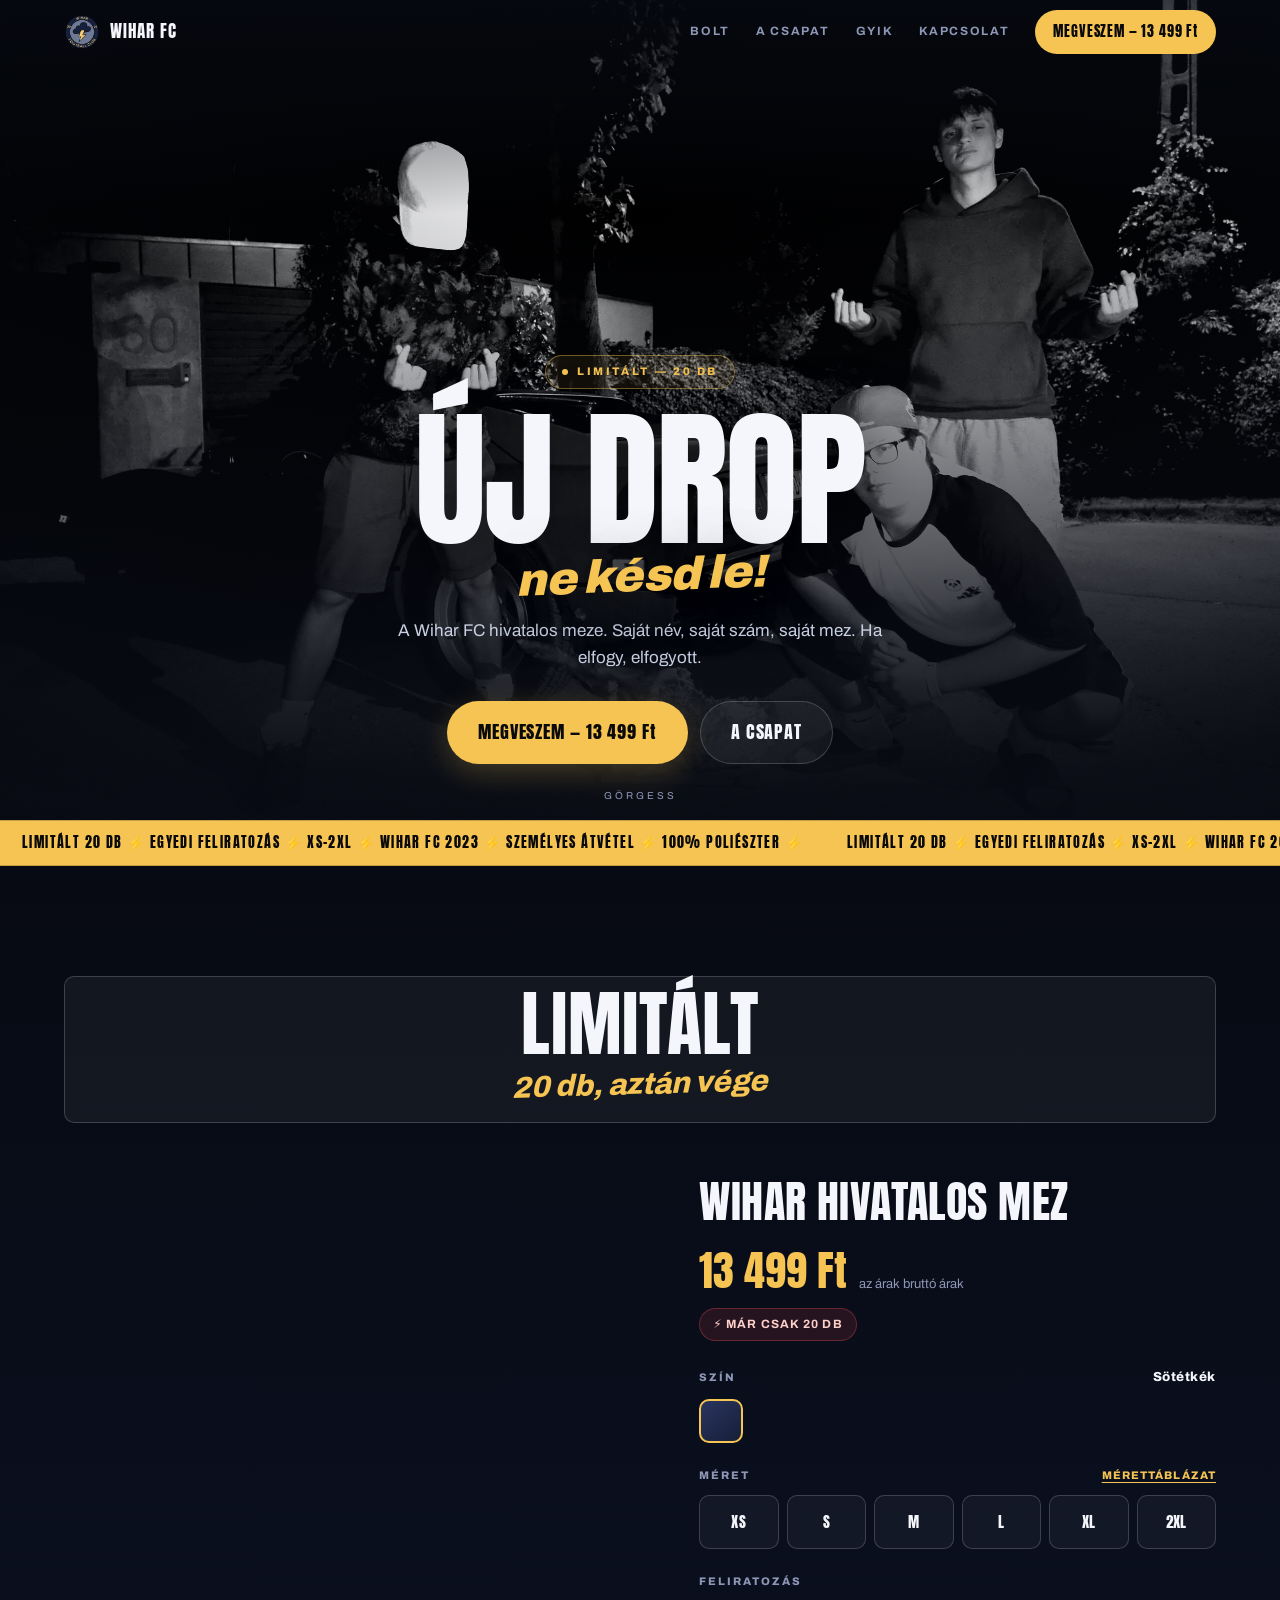
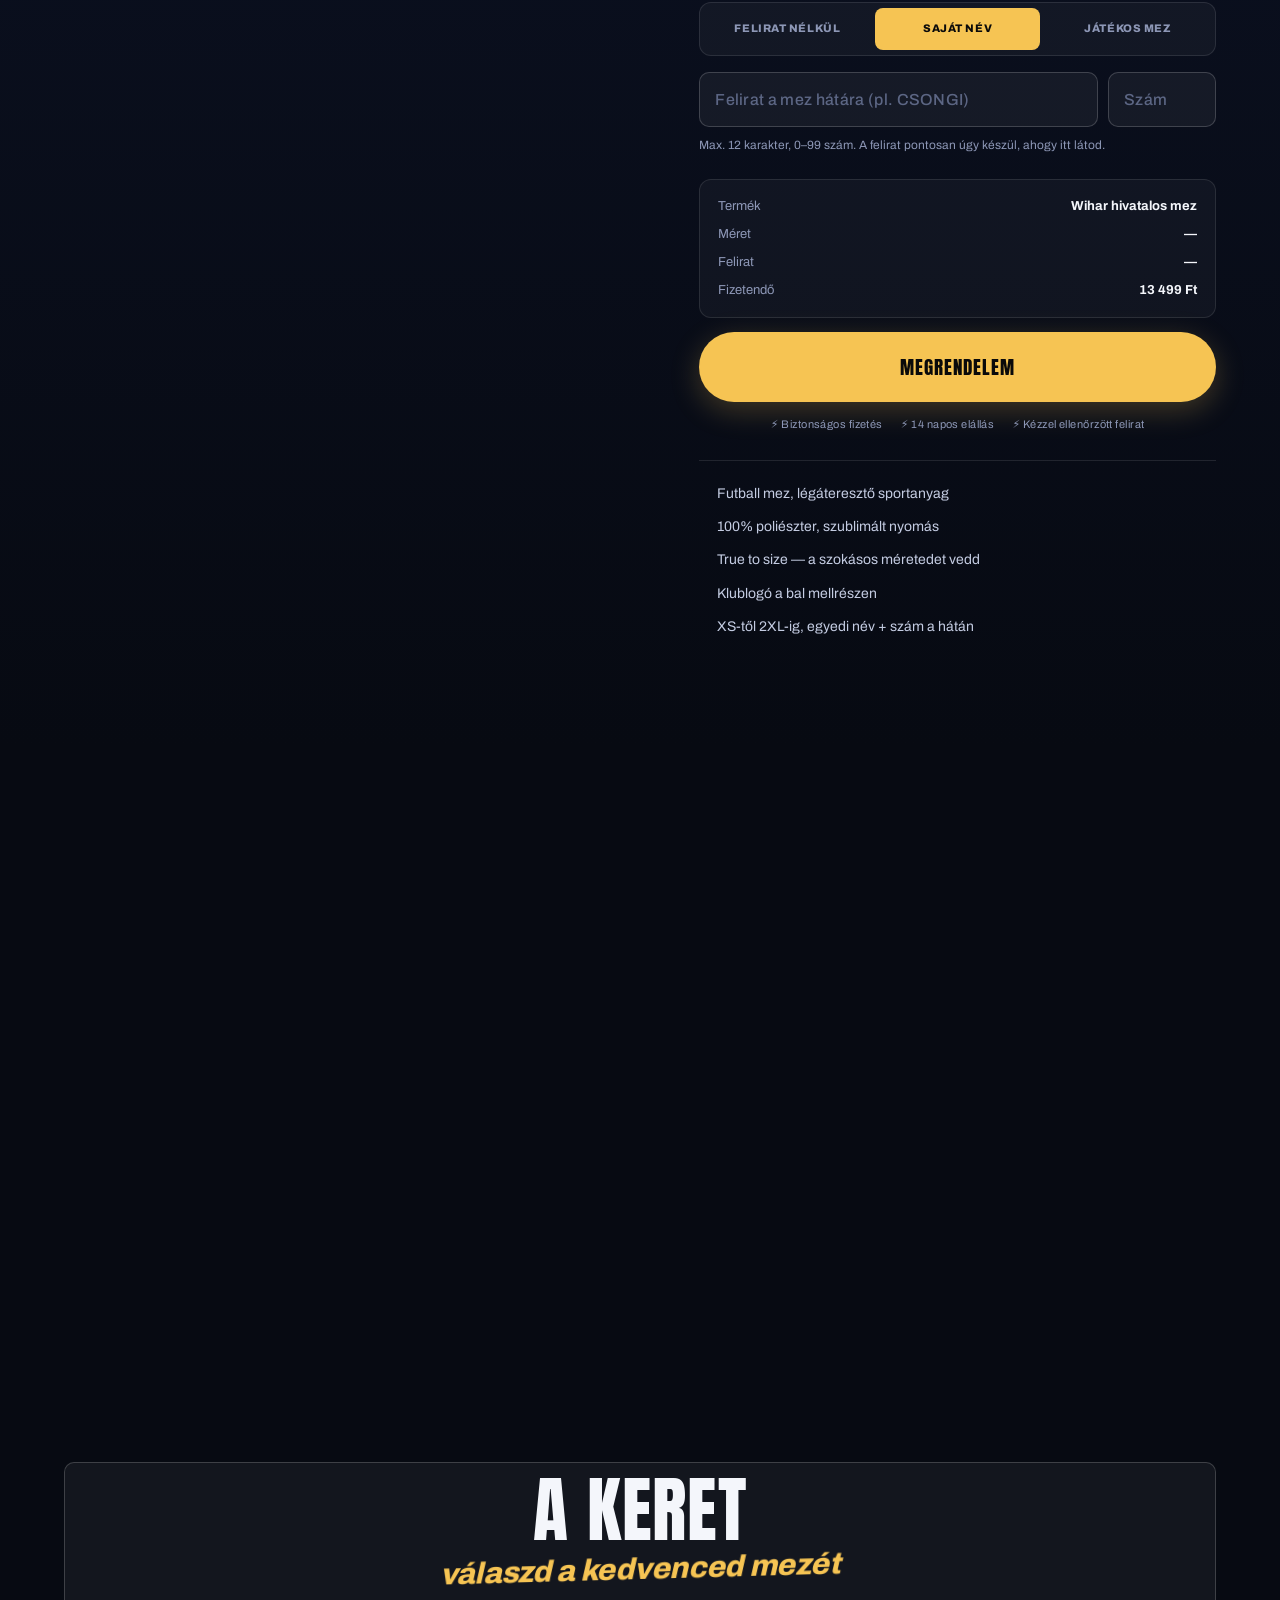
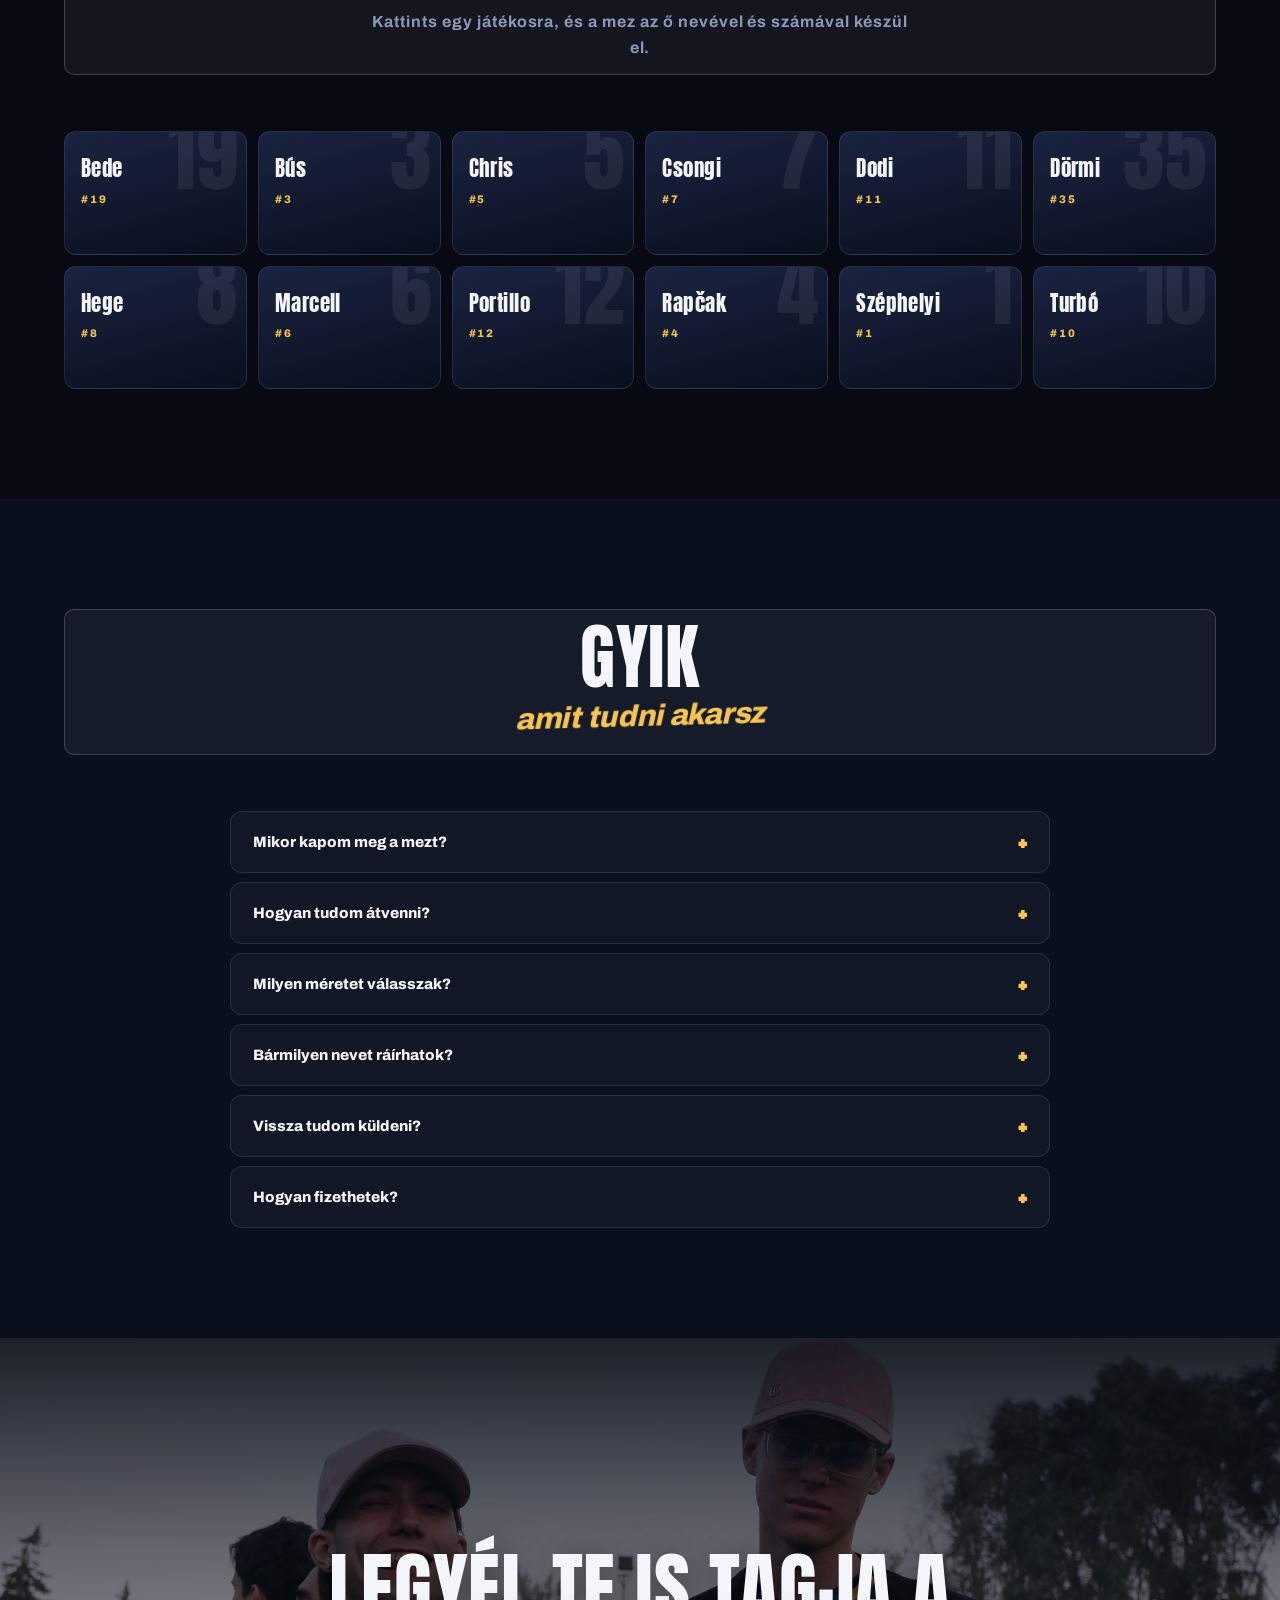
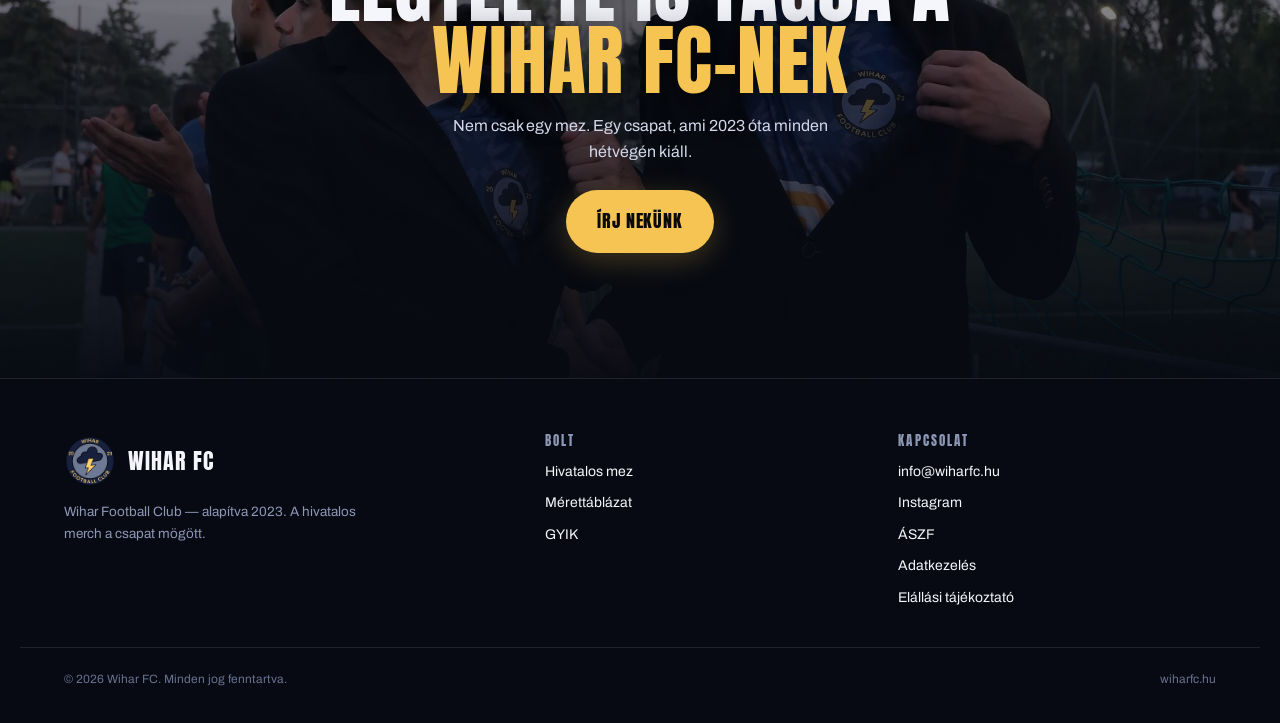
==== index.html @ a0f2ef2e "Wihar FC merch store — static site" ====
<!DOCTYPE html>
<html lang="hu">
<head>
<meta charset="utf-8">
<meta name="viewport" content="width=device-width,initial-scale=1,viewport-fit=cover">
<title>Wihar FC — Hivatalos mez | wiharfc.hu</title>
<meta name="description" content="A Wihar FC hivatalos, limitált szériás futballmeze. Egyedi névvel és számmal, XS–2XL méretben. Csak 20 darab.">
<meta name="theme-color" content="#070A12">
<link rel="canonical" href="https://wiharfc.hu/">
<link rel="icon" href="assets/favicon.png" type="image/png">
<link rel="apple-touch-icon" href="assets/icon-192.png">
<link rel="manifest" href="site.webmanifest">
<meta property="og:type" content="website">
<meta property="og:site_name" content="Wihar FC">
<meta property="og:locale" content="hu_HU">
<meta property="og:url" content="https://wiharfc.hu/">
<meta property="og:title" content="Wihar FC — Hivatalos mez">
<meta property="og:description" content="Limitált szériás Wihar FC mez, egyedi névvel és számmal. Csak 20 darab.">
<meta property="og:image" content="https://wiharfc.hu/assets/photo-1.jpg">
<meta name="twitter:card" content="summary_large_image">
<link rel="preload" href="assets/fonts/anton-latin-ext.woff2" as="font" type="font/woff2" crossorigin>
<link rel="preload" href="assets/fonts/archivo-latin-ext.woff2" as="font" type="font/woff2" crossorigin>
<link rel="stylesheet" href="css/style.css">
</head>
<body>
<a class="skip" href="#bolt">Ugrás a boltra</a>

<!-- ======================= HEADER ======================= -->
<header class="hdr" id="hdr">
  <div class="wrap hdr-in">
    <a class="brand" href="#top" aria-label="Wihar FC kezdőlap">
      <img src="assets/logo.png" alt="" width="36" height="36">
      <span>WIHAR&nbsp;FC</span>
    </a>
    <button class="burger" id="burger" aria-label="Menü" aria-expanded="false" aria-controls="nav"><span></span></button>
    <nav class="nav" id="nav">
      <a href="#bolt">Bolt</a>
      <a href="#csapat">A csapat</a>
      <a href="#gyik">GYIK</a>
      <a href="#kapcsolat">Kapcsolat</a>
      <button class="hdr-cta" data-scroll="#bolt">MEGVESZEM</button>
    </nav>
  </div>
</header>

<!-- ======================= HERO ======================= -->
<section class="hero" id="top">
  <div class="hero-bg">
    <picture>
      <source media="(max-width:700px)" type="image/webp" srcset="assets/hero-sm.webp">
      <source media="(max-width:700px)" srcset="assets/hero-sm.jpg">
      <source type="image/webp" srcset="assets/hero.webp">
      <img src="assets/hero.jpg" alt="Wihar FC csapattagok" fetchpriority="high" width="2000" height="1234">
    </picture>
  </div>
  <div class="wrap hero-in">
    <span class="eyebrow"><span class="dot"></span> Limitált — 20 db</span>
    <h1>ÚJ DROP<em>ne késd le!</em></h1>
    <p>A Wihar FC hivatalos meze. Saját név, saját szám, saját mez. Ha elfogy, elfogyott.</p>
    <div class="hero-btns">
      <button class="btn btn-primary" data-scroll="#bolt">MEGVESZEM — 13 499 FT</button>
      <a class="btn btn-ghost" href="#csapat">A CSAPAT</a>
    </div>
  </div>
  <span class="scroll-hint" aria-hidden="true">GÖRGESS</span>
</section>

<!-- ======================= TICKER ======================= -->
<div class="ticker" aria-hidden="true">
  <div class="ticker-track">
    <span>LIMITÁLT 20 DB ⚡ EGYEDI FELIRATOZÁS ⚡ XS–2XL ⚡ WIHAR FC 2023 ⚡ SZEMÉLYES ÁTVÉTEL ⚡ 100% POLIÉSZTER ⚡</span>
    <span>LIMITÁLT 20 DB ⚡ EGYEDI FELIRATOZÁS ⚡ XS–2XL ⚡ WIHAR FC 2023 ⚡ SZEMÉLYES ÁTVÉTEL ⚡ 100% POLIÉSZTER ⚡</span>
  </div>
</div>

<!-- ======================= PRODUCT ======================= -->
<main>
<section class="sec" id="bolt">
  <div class="wrap">
    <div class="sec-head rv">
      <h2>LIMITÁLT</h2>
      <span class="script">20 db, aztán vége</span>
    </div>

    <div class="product">
      <!-- ---------- gallery ---------- -->
      <div class="gallery">
        <div class="stage">
          <span class="stage-badge" id="stageBadge">MEZ ELEJE</span>

          <div class="slide on" data-slide="0">
            <picture>
              <source srcset="assets/jersey-front.webp" type="image/webp">
              <img src="assets/jersey-front.png" alt="Wihar FC mez eleje" width="1100" height="1231">
            </picture>
          </div>

          <div class="slide" data-slide="1">
            <div class="shirt">
              <picture>
                <source srcset="assets/jersey-back.webp" type="image/webp">
                <img src="assets/jersey-back.png" alt="Wihar FC mez hátulja" width="1100" height="1213" loading="lazy">
              </picture>
              <!-- live feliratozás előnézet -->
              <svg class="print" viewBox="0 0 1100 1213" preserveAspectRatio="xMidYMid meet" aria-hidden="true">
                <text class="pname" id="pvName" x="550" y="315" text-anchor="middle" font-size="137"></text>
                <text class="pnum"  id="pvNum"  x="550" y="703" text-anchor="middle" font-size="462"></text>
              </svg>
            </div>
          </div>

          <div class="slide" data-slide="2">
            <picture><source type="image/webp" srcset="assets/photo-1.webp"><img src="assets/photo-1.jpg" alt="A Wihar FC mez valós fotón" width="610" height="1050" loading="lazy"></picture>
          </div>
          <div class="slide" data-slide="3">
            <picture><source type="image/webp" srcset="assets/photo-2.webp"><img src="assets/photo-2.jpg" alt="A Wihar FC mez teljes, fektetett fotón" width="900" height="1302" loading="lazy"></picture>
          </div>
        </div>

        <div class="thumbs" role="tablist" aria-label="Termékképek">
          <button class="thumb on" role="tab" aria-selected="true" data-go="0"><img src="assets/jersey-front.webp" alt="Mez eleje"><span class="thumb-cap">ELEJE</span></button>
          <button class="thumb" role="tab" aria-selected="false" data-go="1"><img src="assets/jersey-back.webp" alt="Mez hátulja"><span class="thumb-cap">HÁTULJA</span></button>
          <button class="thumb" role="tab" aria-selected="false" data-go="2"><img src="assets/photo-1.jpg" alt="Valós fotó" loading="lazy"><span class="thumb-cap">FOTÓ</span></button>
          <button class="thumb" role="tab" aria-selected="false" data-go="3"><img src="assets/photo-2.jpg" alt="Valós fotó 2" loading="lazy"><span class="thumb-cap">FOTÓ 2</span></button>
        </div>
      </div>

      <!-- ---------- buy panel ---------- -->
      <div class="buy">
        <h2>WIHAR HIVATALOS MEZ</h2>
        <div class="price"><b id="priceTag">13 499 Ft</b><small>az árak bruttó árak</small></div>
        <span class="stock" id="stockTag">⚡ Már csak 20 db</span>

        <div class="field">
          <div class="lbl">Szín <b>Sötétkék</b></div>
          <div class="swatch"><span class="sw" title="Sötétkék" aria-label="Sötétkék"></span></div>
        </div>

        <div class="field">
          <div class="lbl">Méret <button class="lnk" id="openChart" type="button">Mérettáblázat</button></div>
          <div class="sizes" id="sizes" role="group" aria-label="Méret választás"></div>
          <p class="err" id="sizeErr">Válassz méretet a rendeléshez.</p>
        </div>

        <div class="field">
          <div class="lbl">Feliratozás</div>
          <div class="tabs" role="tablist" aria-label="Feliratozás típusa">
            <button class="tab" role="tab" aria-selected="false" data-mode="none">Felirat nélkül</button>
            <button class="tab" role="tab" aria-selected="true"  data-mode="custom">Saját név</button>
            <button class="tab" role="tab" aria-selected="false" data-mode="player">Játékos mez</button>
          </div>

          <div class="mini" aria-hidden="true">
            <span class="tag">Élő előnézet</span>
            <img src="assets/jersey-back.webp" alt="" width="1100" height="1213" loading="lazy">
            <svg viewBox="0 0 1100 1213" preserveAspectRatio="xMidYMid meet">
              <text class="pname" id="mvName" x="550" y="315" text-anchor="middle" font-size="137"></text>
              <text class="pnum"  id="mvNum"  x="550" y="703" text-anchor="middle" font-size="462"></text>
            </svg>
          </div>

          <div id="paneCustom">
            <div class="inputs">
              <input class="in" id="inName" type="text" maxlength="12" placeholder="Felirat a mez hátára (pl. CSONGI)" aria-label="Név a mez hátára" autocomplete="off">
              <input class="in" id="inNum" type="text" inputmode="numeric" maxlength="2" placeholder="Szám" aria-label="Szám a mez hátára" autocomplete="off">
            </div>
            <p class="hint">Max. 12 karakter, 0–99 szám. A felirat pontosan úgy készül, ahogy itt látod.</p>
          </div>

          <div id="panePlayer" hidden>
            <select class="in" id="selPlayer" aria-label="Válassz egy játékost">
              <option value="">Válassz egy játékost…</option>
            </select>
            <p class="hint">A keret hivatalos neve és száma kerül a mezre.</p>
          </div>
        </div>

        <div class="summary">
          <dl>
            <dt>Termék</dt><dd>Wihar hivatalos mez</dd>
            <dt>Méret</dt><dd id="sumSize">—</dd>
            <dt>Felirat</dt><dd id="sumPrint">—</dd>
            <dt>Fizetendő</dt><dd id="sumPrice">13 499 Ft</dd>
          </dl>
        </div>

        <button class="btn btn-primary" id="buyBtn" type="button">MEGRENDELEM</button>
        <div class="assure">
          <span>⚡ Biztonságos fizetés</span><span>⚡ 14 napos elállás</span><span>⚡ Kézzel ellenőrzött felirat</span>
        </div>

        <ul class="specs">
          <li>Futball mez, légáteresztő sportanyag</li>
          <li>100% poliészter, szublimált nyomás</li>
          <li>True to size — a szokásos méretedet vedd</li>
          <li>Klublogó a bal mellrészen</li>
          <li>XS-től 2XL-ig, egyedi név + szám a hátán</li>
        </ul>
      </div>
    </div>
  </div>
</section>

<!-- ======================= PERSONALISE BAND ======================= -->
<section class="band">
  <video autoplay muted loop playsinline poster="assets/bolt-poster.jpg" aria-hidden="true">
    <source src="assets/bolt.mp4" type="video/mp4">
  </video>
  <div class="wrap band-grid">
    <div class="rv">
      <h2>EGYEDI NEVET ÉS SZÁMOT SZERETNÉL?<span class="script">szerkeszd meg a sajátod</span></h2>
      <p>Írd be a neved és a számod — rögtön látod a mez hátulján, mielőtt megrendeled. Nincs meglepetés, nincs félreértés.</p>
      <button class="btn btn-primary" data-scroll="#bolt" data-focus="inName">MEGSZERKESZTEM</button>
    </div>
    <figure class="rv"><picture><source type="image/webp" srcset="assets/portrait.webp"><img src="assets/portrait.jpg" alt="Wihar FC szurkoló" width="1500" height="1000" loading="lazy"></picture></figure>
  </div>
</section>

<!-- ======================= SQUAD ======================= -->
<section class="sec" id="csapat">
  <div class="wrap">
    <div class="sec-head rv">
      <h2>A KERET</h2>
      <span class="script">válaszd a kedvenced mezét</span>
      <p>Kattints egy játékosra, és a mez az ő nevével és számával készül el.</p>
    </div>
    <div class="squad" id="squad"></div>
  </div>
</section>

<!-- ======================= FAQ ======================= -->
<section class="sec" id="gyik" style="background:var(--navy-900)">
  <div class="wrap">
    <div class="sec-head rv"><h2>GYIK</h2><span class="script">amit tudni akarsz</span></div>
    <div class="faq">
      <details><summary>Mikor kapom meg a mezt?</summary><div class="body">A mezek gyártása a rendelés lezárása után indul. A gyártás és az átvétel várható ideje a rendeléstől számított 3–4 hét. Az átvétel részleteiről e-mailben egyeztetünk.</div></details>
      <details><summary>Hogyan tudom átvenni?</summary><div class="body">Személyes átvétel a csapattól, vagy postázás — a rendelés után e-mailben egyeztetjük. Az átvétel pontos módját a visszaigazoló levélben küldjük.</div></details>
      <details><summary>Milyen méretet válasszak?</summary><div class="body">A mez true to size, tehát a szokásos méretedet vedd. Ha bizonytalan vagy, nyisd meg a <button class="lnk" data-openchart type="button">mérettáblázatot</button> — mérd le egy jól álló pólód, és hasonlítsd össze.</div></details>
      <details><summary>Bármilyen nevet ráírhatok?</summary><div class="body">Max. 12 karakter és 0–99 közötti szám. Minden feliratot kézzel ellenőrzünk gyártás előtt. Sértő vagy jogsértő feliratot nem gyártunk le — ilyenkor felvesszük veled a kapcsolatot, és visszatérítjük az összeget.</div></details>
      <details><summary>Vissza tudom küldeni?</summary><div class="body">Felirat nélküli mezre 14 napos elállási jog vonatkozik. Az egyedi névvel és számmal készült mez egyedi gyártású termék, ezért arra az elállási jog jogszabály szerint nem terjed ki — gyártási hiba esetén természetesen cseréljük.</div></details>
      <details><summary>Hogyan fizethetek?</summary><div class="body">Bankkártyával, biztonságos fizetési oldalon. A kártyaadataidat mi nem látjuk és nem tároljuk.</div></details>
    </div>
  </div>
</section>
</main>

<!-- ======================= JOIN ======================= -->
<section class="join">
  <picture>
    <source media="(max-width:700px)" type="image/webp" srcset="assets/team-sm.webp">
    <source media="(max-width:700px)" srcset="assets/team-sm.jpg">
    <source type="image/webp" srcset="assets/team.webp">
    <img src="assets/team.jpg" alt="Wihar FC csapat" width="1800" height="1200" loading="lazy">
  </picture>
  <div class="wrap">
    <h2>LEGYÉL TE IS TAGJA A<br><span>WIHAR&nbsp;FC-NEK</span></h2>
    <p>Nem csak egy mez. Egy csapat, ami 2023 óta minden hétvégén kiáll.</p>
    <a class="btn btn-primary" href="#kapcsolat">ÍRJ NEKÜNK</a>
  </div>
</section>

<!-- ======================= FOOTER ======================= -->
<footer class="ftr" id="kapcsolat">
  <div class="wrap ftr-grid">
    <div>
      <div class="ftr-brand"><img src="assets/logo.png" alt="" width="52" height="52"><b>WIHAR FC</b></div>
      <p>Wihar Football Club — alapítva 2023. A hivatalos merch a csapat mögött.</p>
    </div>
    <div>
      <h4>BOLT</h4>
      <ul>
        <li><a href="#bolt">Hivatalos mez</a></li>
        <li><a href="#" data-openchart>Mérettáblázat</a></li>
        <li><a href="#gyik">GYIK</a></li>
      </ul>
    </div>
    <div>
      <h4>KAPCSOLAT</h4>
      <ul>
        <li><a href="mailto:info@wiharfc.hu" data-email>info@wiharfc.hu</a></li>
        <li><a href="https://instagram.com/wiharfc" rel="noopener" target="_blank" data-insta>Instagram</a></li>
        <li><a href="aszf.html">ÁSZF</a></li>
        <li><a href="adatkezeles.html">Adatkezelés</a></li>
        <li><a href="elallas.html">Elállási tájékoztató</a></li>
      </ul>
    </div>
  </div>
  <div class="wrap ftr-bot">
    <span>© <span id="yr">2026</span> Wihar FC. Minden jog fenntartva.</span>
    <span>wiharfc.hu</span>
  </div>
</footer>

<!-- ======================= SIZE CHART MODAL ======================= -->
<div class="modal" id="chart" role="dialog" aria-modal="true" aria-labelledby="chartTitle">
  <div class="modal-bg" data-close></div>
  <div class="modal-box">
    <button class="modal-close" data-close aria-label="Bezárás">✕</button>
    <h3 id="chartTitle">MÉRETTÁBLÁZAT</h3>
    <p style="color:var(--slate);font-size:14px;margin:0">Foci mez — a méretek centiméterben, fektetve mérve. Tolerancia +/− 1 cm.</p>
    <table>
      <thead><tr><th>Méret</th><th>A</th><th>B</th><th>C</th></tr></thead>
      <tbody>
        <tr><td>XS</td><td>71</td><td>45,5</td><td>30</td></tr>
        <tr><td>S</td><td>75</td><td>49,5</td><td>31</td></tr>
        <tr><td>M</td><td>77</td><td>52,5</td><td>33</td></tr>
        <tr><td>L</td><td>79</td><td>55,5</td><td>35</td></tr>
        <tr><td>XL</td><td>81</td><td>58,5</td><td>37</td></tr>
        <tr><td>2XL</td><td>83</td><td>62,5</td><td>39</td></tr>
      </tbody>
    </table>
    <figure><img src="assets/meret.jpg" alt="Foci mez mérettáblázat: A, B és C mérőpontok" width="1100" height="1554" loading="lazy"></figure>
    <p style="color:var(--slate);font-size:13px">Tipp: mérj le egy pólót, ami jól áll rajtad, és azt hasonlítsd a táblázathoz. A mez true to size.</p>
  </div>
</div>

<!-- ======================= STICKY BUY BAR ======================= -->
<div class="stickybar" id="sticky">
  <div class="m"><b>13 499 Ft</b><span id="stickyMeta">Válassz méretet</span></div>
  <button class="btn btn-primary" data-buy type="button">MEGRENDELEM</button>
</div>

<div class="toast" id="toast" role="status" aria-live="polite"></div>

<script type="application/ld+json">
{
  "@context":"https://schema.org",
  "@type":"Product",
  "name":"Wihar FC hivatalos mez",
  "image":["https://wiharfc.hu/assets/photo-1.jpg","https://wiharfc.hu/assets/jersey-front.png"],
  "description":"A Wihar FC hivatalos, limitált szériás futballmeze. Egyedi névvel és számmal, XS–2XL méretben.",
  "brand":{"@type":"Brand","name":"Wihar FC"},
  "offers":{
    "@type":"Offer",
    "url":"https://wiharfc.hu/#bolt",
    "priceCurrency":"HUF",
    "price":"13499",
    "availability":"https://schema.org/LimitedAvailability"
  }
}
</script>
<script src="js/app.js"></script>
</body>
</html>
---- css/style.css ----
/* ============================================================
   WIHAR FC — wiharfc.hu
   ============================================================ */

/* ---------- fonts (self-hosted, no Google CDN → GDPR safe) ---------- */
@font-face{font-family:'Anton';src:url('../assets/fonts/anton-latin-ext.woff2') format('woff2');font-weight:400;font-style:normal;font-display:swap;unicode-range:U+0100-02BA,U+02BD-02C5,U+02C7-02CC,U+02CE-02D7,U+02DD-02FF,U+0304,U+0308,U+0329,U+1D00-1DBF,U+1E00-1E9F,U+1EF2-1EFF,U+2020,U+20A0-20AB,U+20AD-20C0,U+2113,U+2C60-2C7F,U+A720-A7FF;}
@font-face{font-family:'Anton';src:url('../assets/fonts/anton-latin.woff2') format('woff2');font-weight:400;font-style:normal;font-display:swap;unicode-range:U+0000-00FF,U+0131,U+0152-0153,U+02BB-02BC,U+02C6,U+02DA,U+02DC,U+0304,U+0308,U+0329,U+2000-206F,U+20AC,U+2122,U+2191,U+2193,U+2212,U+2215,U+FEFF,U+FFFD;}
@font-face{font-family:'Archivo';src:url('../assets/fonts/archivo-latin-ext.woff2') format('woff2');font-weight:100 900;font-style:normal;font-display:swap;unicode-range:U+0100-02BA,U+02BD-02C5,U+02C7-02CC,U+02CE-02D7,U+02DD-02FF,U+0304,U+0308,U+0329,U+1D00-1DBF,U+1E00-1E9F,U+1EF2-1EFF,U+2020,U+20A0-20AB,U+20AD-20C0,U+2113,U+2C60-2C7F,U+A720-A7FF;}
@font-face{font-family:'Archivo';src:url('../assets/fonts/archivo-latin.woff2') format('woff2');font-weight:100 900;font-style:normal;font-display:swap;unicode-range:U+0000-00FF,U+0131,U+0152-0153,U+02BB-02BC,U+02C6,U+02DA,U+02DC,U+0304,U+0308,U+0329,U+2000-206F,U+20AC,U+2122,U+2191,U+2193,U+2212,U+2215,U+FEFF,U+FFFD;}

/* ---------- tokens ---------- */
:root{
  --ink:#070A12;
  --navy-900:#0A0F1E;
  --navy-800:#101728;
  --navy-700:#1A2340;
  --navy-600:#243059;
  --line:rgba(255,255,255,.10);
  --line-2:rgba(255,255,255,.18);
  --gold:#F6C453;
  --gold-2:#FFDA82;
  --slate:#8D97B6;
  --white:#F4F6FB;
  --danger:#E5484D;
  --ok:#3DD68C;
  --r:14px;
  --maxw:1240px;
  --pad:clamp(18px,4vw,44px);
  --display:'Anton',Impact,'Haettenschweiler','Arial Narrow Bold',sans-serif;
  --body:'Archivo',system-ui,-apple-system,'Segoe UI',Roboto,Helvetica,Arial,sans-serif;
}

*,*::before,*::after{box-sizing:border-box}
html{scroll-behavior:smooth;-webkit-text-size-adjust:100%}
@media (prefers-reduced-motion:reduce){
  html{scroll-behavior:auto}
  *,*::before,*::after{animation-duration:.001ms!important;animation-iteration-count:1!important;transition-duration:.001ms!important}
}
body{
  margin:0;background:var(--ink);color:var(--white);
  font-family:var(--body);font-size:16px;line-height:1.6;
  -webkit-font-smoothing:antialiased;overflow-x:hidden;
}
img,video,svg{max-width:100%;display:block}
a{color:inherit;text-decoration:none}
button,input,select,textarea{font:inherit;color:inherit}
:focus-visible{outline:3px solid var(--gold);outline-offset:3px;border-radius:4px}
section[id],footer[id]{scroll-margin-top:78px}
.wrap{width:100%;max-width:var(--maxw);margin-inline:auto;padding-inline:var(--pad)}
.sr{position:absolute;width:1px;height:1px;padding:0;margin:-1px;overflow:hidden;clip:rect(0 0 0 0);white-space:nowrap;border:0}
.skip{position:absolute;left:-9999px;top:0;z-index:200;background:var(--gold);color:#000;padding:12px 18px;font-weight:800}
.skip:focus{left:12px;top:12px}

h1,h2,h3,h4{font-family:var(--display);font-weight:400;text-transform:uppercase;letter-spacing:.01em;line-height:.92;margin:0}
.script{font-family:var(--body);font-style:italic;font-weight:800;text-transform:none;letter-spacing:-.01em}

/* ---------- header ---------- */
.hdr{position:fixed;inset:0 0 auto 0;z-index:90;transition:background .3s,border-color .3s,backdrop-filter .3s;border-bottom:1px solid transparent}
.hdr.solid{background:rgba(7,10,18,.88);backdrop-filter:blur(14px);border-bottom-color:var(--line)}
.hdr-in{display:flex;align-items:center;gap:16px;height:64px}
.brand{display:flex;align-items:center;gap:10px;font-family:var(--display);font-size:17px;letter-spacing:.06em}
.brand img{width:36px;height:36px}
.nav{display:flex;gap:26px;margin-left:auto;align-items:center}
.nav a{font-size:12px;font-weight:700;letter-spacing:.14em;text-transform:uppercase;color:var(--slate);transition:color .18s}
.nav a:hover{color:var(--white)}
.hdr-cta{font-family:var(--display);font-size:14px;letter-spacing:.06em;background:var(--gold);color:#0A0A0A;padding:11px 18px;border-radius:999px;border:0;cursor:pointer;transition:transform .15s,box-shadow .15s}
.hdr-cta:hover{transform:translateY(-1px);box-shadow:0 8px 24px rgba(246,196,83,.32)}
.burger{display:none;margin-left:auto;background:none;border:1px solid var(--line-2);border-radius:10px;width:42px;height:42px;cursor:pointer;align-items:center;justify-content:center}
.burger span{display:block;width:18px;height:2px;background:var(--white);position:relative}
.burger span::before,.burger span::after{content:'';position:absolute;left:0;width:18px;height:2px;background:var(--white)}
.burger span::before{top:-6px}.burger span::after{top:6px}
@media(max-width:880px){
  .nav{position:fixed;inset:64px 0 auto 0;flex-direction:column;gap:0;background:rgba(7,10,18,.98);backdrop-filter:blur(14px);border-bottom:1px solid var(--line);padding:8px 0 18px;display:none}
  .nav.open{display:flex}
  .nav a{width:100%;padding:15px var(--pad);font-size:14px;border-bottom:1px solid var(--line)}
  .nav .hdr-cta{margin:14px var(--pad) 0;width:calc(100% - var(--pad)*2);padding:14px;font-size:16px}
  .burger{display:flex}
}

/* ---------- hero ---------- */
.hero{position:relative;min-height:min(94svh,820px);display:grid;place-items:end center;isolation:isolate;padding:120px 0 56px;overflow:hidden}
.hero-bg{position:absolute;inset:0;z-index:-2}
.hero-bg img{width:100%;height:100%;object-fit:cover;object-position:50% 42%;filter:grayscale(1) contrast(1.06) brightness(1.5)}
.hero::after{content:'';position:absolute;inset:0;z-index:-1;background:
  radial-gradient(120% 78% at 50% 26%,rgba(7,10,18,0),rgba(7,10,18,.42) 58%,rgba(7,10,18,.88) 92%),
  linear-gradient(180deg,rgba(7,10,18,.72) 0%,rgba(7,10,18,.05) 26%,rgba(7,10,18,.18) 48%,rgba(7,10,18,.92) 100%)}
.hero-in{text-align:center;max-width:900px}
.eyebrow{display:inline-flex;align-items:center;gap:9px;font-size:11px;font-weight:800;letter-spacing:.24em;text-transform:uppercase;color:var(--gold);border:1px solid rgba(246,196,83,.42);border-radius:999px;padding:7px 16px;margin-bottom:22px;background:rgba(246,196,83,.07)}
.dot{width:6px;height:6px;border-radius:50%;background:var(--gold);animation:pulse 2s infinite}
@keyframes pulse{0%,100%{opacity:1;transform:scale(1)}50%{opacity:.35;transform:scale(.75)}}
.hero h1{font-size:clamp(50px,12.5vw,150px);letter-spacing:-.015em;text-shadow:0 10px 60px rgba(0,0,0,.6)}
.hero h1 em{display:block;font-family:var(--body);font-style:italic;font-weight:900;font-size:clamp(20px,4.6vw,46px);letter-spacing:-.02em;text-transform:none;color:var(--gold);transform:rotate(-2.2deg);margin-top:6px}
.hero p{color:#C9D0E3;max-width:520px;margin:20px auto 30px;font-size:clamp(15px,1.7vw,17px)}
.hero-btns{display:flex;gap:12px;justify-content:center;flex-wrap:wrap}
.btn{display:inline-flex;align-items:center;justify-content:center;gap:10px;font-family:var(--display);font-size:clamp(15px,1.9vw,18px);letter-spacing:.05em;padding:16px 30px;border-radius:999px;border:1px solid transparent;cursor:pointer;transition:transform .15s,box-shadow .15s,background .18s,color .18s;text-align:center}
.btn-primary{background:var(--gold);color:#0A0A0A;box-shadow:0 8px 30px rgba(246,196,83,.24)}
.btn-primary:hover{transform:translateY(-2px);box-shadow:0 14px 40px rgba(246,196,83,.4)}
.btn-primary:disabled{opacity:.45;cursor:not-allowed;transform:none;box-shadow:none}
.btn-ghost{background:rgba(255,255,255,.05);border-color:var(--line-2);color:var(--white)}
.btn-ghost:hover{background:rgba(255,255,255,.12);transform:translateY(-2px)}
.scroll-hint{position:absolute;bottom:16px;left:50%;transform:translateX(-50%);font-size:10px;letter-spacing:.3em;color:var(--slate);text-transform:uppercase;animation:bob 2.4s ease-in-out infinite}
@keyframes bob{0%,100%{transform:translate(-50%,0)}50%{transform:translate(-50%,7px)}}

/* ---------- ticker ---------- */
.ticker{background:var(--gold);color:#0A0A0A;overflow:hidden;border-block:1px solid rgba(0,0,0,.2)}
.ticker-track{display:flex;width:max-content;animation:slide 34s linear infinite}
.ticker:hover .ticker-track{animation-play-state:paused}
.ticker span{font-family:var(--display);font-size:14px;letter-spacing:.1em;padding:11px 22px;white-space:nowrap;display:flex;align-items:center;gap:22px}
@keyframes slide{from{transform:translateX(0)}to{transform:translateX(-50%)}}

/* ---------- section head ---------- */
.sec{padding:clamp(56px,9vw,110px) 0}
.sec-head{text-align:center;margin-bottom:clamp(30px,5vw,56px)}
.sec-head h2{font-size:clamp(34px,6.4vw,72px)}
.sec-head .script{display:block;color:var(--gold);font-size:clamp(18px,3vw,30px);margin-top:2px;transform:rotate(-1.6deg)}
.sec-head p{color:var(--slate);max-width:560px;margin:16px auto 0;text-transform:none;font-family:var(--body)}

/* ---------- product ---------- */
#bolt{background:linear-gradient(180deg,var(--ink),var(--navy-900) 45%,var(--ink))}
.product{display:grid;grid-template-columns:minmax(0,1.05fr) minmax(0,.95fr);gap:clamp(28px,5vw,64px);align-items:start}
@media(max-width:940px){.product{grid-template-columns:1fr}}

.gallery{position:sticky;top:84px}
@media(max-width:940px){
  .gallery{position:static}
  .stage{aspect-ratio:1/1.02}
  body{padding-bottom:96px}
}
.stage{position:relative;background:
   radial-gradient(80% 60% at 50% 32%,rgba(36,48,89,.55),transparent 70%),
   linear-gradient(180deg,var(--navy-800),var(--navy-900));
  border:1px solid var(--line);border-radius:var(--r);overflow:hidden;aspect-ratio:1/1.12;display:grid;place-items:center}
.stage-badge{position:absolute;top:14px;left:14px;z-index:3;font-family:var(--display);font-size:11px;letter-spacing:.14em;background:var(--gold);color:#0A0A0A;padding:6px 12px;border-radius:999px}
.slide{position:absolute;inset:0;display:grid;place-items:center;opacity:0;visibility:hidden;transition:opacity .3s ease;padding:5%}
.slide.on{opacity:1;visibility:visible}
.slide picture{display:contents}
.slide img{max-width:100%;max-height:100%;width:auto;height:auto;object-fit:contain;filter:drop-shadow(0 26px 44px rgba(0,0,0,.55))}
.shirt{position:relative;width:100%;height:100%;display:grid;place-items:center}
.shirt img{max-width:100%;max-height:100%;width:auto;height:auto}
.print{position:absolute;inset:0;width:100%;height:100%;pointer-events:none}
.print text{font-family:var(--body);font-weight:900;fill:#F7F9FF;letter-spacing:.02em}
.print .pname{filter:drop-shadow(0 2px 3px rgba(0,0,0,.45))}
.print .pnum{filter:drop-shadow(0 5px 7px rgba(0,0,0,.45))}
.thumbs{display:grid;grid-template-columns:repeat(4,1fr);gap:10px;margin-top:12px}
.thumb{position:relative;background:var(--navy-800);border:1px solid var(--line);border-radius:10px;overflow:hidden;aspect-ratio:1;cursor:pointer;padding:0;transition:border-color .18s,transform .18s}
.thumb img{width:100%;height:100%;object-fit:contain;padding:8%}
.thumb.on{border-color:var(--gold)}
.thumb:hover{transform:translateY(-2px);border-color:var(--line-2)}
.thumb-cap{position:absolute;inset:auto 0 0 0;font-size:9px;letter-spacing:.1em;text-transform:uppercase;background:rgba(7,10,18,.82);padding:4px 2px;text-align:center;color:var(--slate)}
.thumb.on .thumb-cap{color:var(--gold)}

/* ---------- buy panel ---------- */
.buy h2{font-size:clamp(28px,4.4vw,44px);line-height:1}
.price{display:flex;align-items:baseline;gap:12px;margin:14px 0 4px}
.price b{font-family:var(--display);font-size:clamp(30px,4.6vw,42px);color:var(--gold);font-weight:400}
.price small{color:var(--slate);font-size:13px}
.stock{display:inline-flex;align-items:center;gap:8px;font-size:12px;font-weight:700;letter-spacing:.1em;text-transform:uppercase;color:#FFCFC9;background:rgba(229,72,77,.13);border:1px solid rgba(229,72,77,.35);padding:6px 13px;border-radius:999px;margin-bottom:26px}
.field{margin-bottom:24px}
.lbl{display:flex;align-items:center;justify-content:space-between;gap:12px;font-size:11px;font-weight:800;letter-spacing:.18em;text-transform:uppercase;color:var(--slate);margin-bottom:11px}
.lbl b{color:var(--white);font-weight:800;letter-spacing:.04em;text-transform:none;font-size:13px}
.lnk{background:none;border:0;padding:0;cursor:pointer;color:var(--gold);font-size:11px;font-weight:800;letter-spacing:.1em;text-transform:uppercase;text-decoration:underline;text-underline-offset:3px}
.swatch{display:flex;gap:10px;align-items:center}
.sw{width:44px;height:44px;border-radius:10px;border:2px solid var(--gold);background:linear-gradient(140deg,#2A3560,#161E38);cursor:default}
.sizes{display:grid;grid-template-columns:repeat(6,1fr);gap:8px}
@media(max-width:420px){.sizes{grid-template-columns:repeat(3,1fr)}}
.size{font-family:var(--display);font-size:15px;letter-spacing:.03em;padding:14px 4px;background:rgba(255,255,255,.04);border:1px solid var(--line-2);border-radius:10px;cursor:pointer;transition:.16s}
.size:hover{border-color:var(--gold);background:rgba(246,196,83,.1)}
.size[aria-pressed="true"]{background:var(--gold);color:#0A0A0A;border-color:var(--gold)}
.tabs{display:grid;grid-template-columns:repeat(3,1fr);gap:6px;background:rgba(255,255,255,.04);border:1px solid var(--line);border-radius:12px;padding:5px;margin-bottom:16px}
.tab{font-size:clamp(9.5px,2.7vw,11px);font-weight:800;letter-spacing:.05em;text-transform:uppercase;padding:12px 3px;background:none;border:0;border-radius:8px;cursor:pointer;color:var(--slate);transition:.16s;white-space:nowrap}
.tab[aria-selected="true"]{background:var(--gold);color:#0A0A0A}
.inputs{display:grid;grid-template-columns:1fr 108px;gap:10px}
@media(max-width:400px){.inputs{grid-template-columns:1fr}}
.in{width:100%;background:rgba(255,255,255,.05);border:1px solid var(--line-2);border-radius:10px;padding:14px 15px;font-weight:700;letter-spacing:.06em;text-transform:uppercase}
.in::placeholder{color:#5C6684;font-weight:500;letter-spacing:.02em;text-transform:none}
.in:focus{border-color:var(--gold);background:rgba(246,196,83,.06)}
.in:disabled{opacity:.4;cursor:not-allowed}
select.in{text-transform:none;letter-spacing:0;appearance:none;background-image:url("data:image/svg+xml;charset=utf8,%3Csvg xmlns='http://www.w3.org/2000/svg' viewBox='0 0 24 24' fill='none' stroke='%238D97B6' stroke-width='2.5'%3E%3Cpath d='M6 9l6 6 6-6'/%3E%3C/svg%3E");background-repeat:no-repeat;background-position:right 13px center;background-size:18px;padding-right:42px}
.hint{font-size:12px;color:var(--slate);margin-top:9px}
.err{font-size:12px;color:#FF9C9C;margin-top:9px;display:none}
.err.on{display:block}

.summary{background:rgba(255,255,255,.035);border:1px solid var(--line);border-radius:12px;padding:16px 18px;margin-bottom:14px}
.summary dl{display:grid;grid-template-columns:auto 1fr;gap:7px 14px;margin:0;font-size:13px}
.summary dt{color:var(--slate)}
.summary dd{margin:0;text-align:right;font-weight:700}
.buy .btn-primary{width:100%;padding:19px;font-size:19px}
.assure{display:flex;flex-wrap:wrap;gap:6px 18px;justify-content:center;margin-top:14px;font-size:11px;color:var(--slate);letter-spacing:.04em}
.assure span{display:inline-flex;align-items:center;gap:6px}
.specs{list-style:none;padding:0;margin:26px 0 0;border-top:1px solid var(--line);padding-top:22px;display:grid;gap:11px}
.specs li{display:flex;gap:11px;font-size:14px;color:#C4CCE2}
.specs li::before{content:'';flex:0 0 auto;width:7px;height:7px;margin-top:8px;background:var(--gold);transform:rotate(45deg)}

/* inline mini preview — a vásárló mobilon is látja a feliratot gépelés közben */
.mini{display:none;position:relative;width:min(232px,62%);aspect-ratio:1100/1213;margin:0 auto 16px;
  border:1px solid var(--line);border-radius:12px;overflow:hidden;
  background:radial-gradient(72% 58% at 50% 32%,rgba(36,48,89,.55),transparent 72%),linear-gradient(180deg,var(--navy-800),var(--navy-900))}
.mini img{width:100%;height:100%;object-fit:contain}
.mini svg{position:absolute;inset:0;width:100%;height:100%;pointer-events:none}
.mini text{font-family:var(--body);font-weight:900;fill:#F7F9FF;letter-spacing:.02em}
.mini .tag{position:absolute;bottom:7px;left:50%;transform:translateX(-50%);z-index:2;font-size:8.5px;letter-spacing:.12em;text-transform:uppercase;color:var(--gold);background:rgba(7,10,18,.78);border-radius:99px;padding:3px 9px}
@media(max-width:940px){.mini{display:block}}

/* ---------- personalise band ---------- */
.band{position:relative;isolation:isolate;overflow:hidden;padding:clamp(64px,10vw,120px) 0;border-block:1px solid var(--line)}
.band video,.band>img.bg{position:absolute;inset:0;width:100%;height:100%;object-fit:cover;z-index:-2;opacity:.5}
.band::after{content:'';position:absolute;inset:0;z-index:-1;background:linear-gradient(100deg,rgba(10,15,30,.94) 0%,rgba(10,15,30,.72) 55%,rgba(10,15,30,.9) 100%)}
.band-grid{display:grid;grid-template-columns:1.15fr .85fr;gap:clamp(26px,5vw,60px);align-items:center}
@media(max-width:820px){.band-grid{grid-template-columns:1fr}.band-grid figure{order:-1}}
.band h2{font-size:clamp(32px,5.6vw,62px)}
.band .script{display:block;color:var(--gold);font-size:clamp(17px,2.7vw,26px);margin-top:8px;transform:rotate(-1.4deg)}
.band p{color:#C9D0E3;margin:20px 0 26px;max-width:460px}
.band figure{margin:0;border-radius:var(--r);overflow:hidden;border:1px solid var(--line-2);aspect-ratio:4/3}
.band figure img{width:100%;height:100%;object-fit:cover}

/* ---------- squad ---------- */
.squad{display:grid;grid-template-columns:repeat(auto-fill,minmax(158px,1fr));gap:11px}
.pcard{position:relative;background:linear-gradient(165deg,var(--navy-700),var(--navy-900));border:1px solid var(--line);border-radius:12px;padding:20px 16px 17px;text-align:left;cursor:pointer;overflow:hidden;transition:.2s;color:inherit;font:inherit}
.pcard:hover{transform:translateY(-3px);border-color:var(--gold)}
.pcard .n{position:absolute;right:8px;top:-20px;font-family:var(--display);font-size:84px;line-height:1;color:rgba(255,255,255,.07);transition:.2s}
.pcard:hover .n{color:rgba(246,196,83,.2)}
.pcard .nm{display:block;position:relative;font-family:var(--display);font-size:21px;letter-spacing:.02em;padding-right:34px}
.pcard .no{display:block;position:relative;font-size:11px;font-weight:800;letter-spacing:.16em;color:var(--gold);margin-top:5px}
.pcard .go{display:block;position:relative;font-size:10px;letter-spacing:.12em;text-transform:uppercase;color:var(--slate);margin-top:12px;opacity:0;transition:.2s}
.pcard:hover .go{opacity:1}

/* ---------- faq ---------- */
.faq{max-width:820px;margin-inline:auto;display:grid;gap:9px}
details{background:rgba(255,255,255,.035);border:1px solid var(--line);border-radius:12px;overflow:hidden}
details[open]{border-color:var(--line-2)}
summary{cursor:pointer;padding:18px 22px;font-weight:800;font-size:15px;list-style:none;display:flex;justify-content:space-between;gap:16px;align-items:center}
summary::-webkit-details-marker{display:none}
summary::after{content:'+';font-family:var(--display);font-size:24px;color:var(--gold);line-height:1;flex:0 0 auto}
details[open] summary::after{content:'–'}
details .body{padding:0 22px 20px;color:#B9C2DA;font-size:14.5px}

/* ---------- footer ---------- */
.join{position:relative;isolation:isolate;min-height:min(76svh,640px);display:grid;place-items:center;text-align:center;padding:80px 0;overflow:hidden}
.join img{position:absolute;inset:0;width:100%;height:100%;object-fit:cover;object-position:50% 34%;z-index:-2}
.join::after{content:'';position:absolute;inset:0;z-index:-1;background:linear-gradient(180deg,rgba(7,10,18,.9),rgba(7,10,18,.5) 42%,rgba(7,10,18,.97))}
.join h2{font-size:clamp(32px,6.6vw,78px);text-shadow:0 8px 40px rgba(0,0,0,.6)}
.join h2 span{color:var(--gold)}
.join p{color:#D2D8E9;margin:16px auto 26px;max-width:440px}
.ftr{border-top:1px solid var(--line);background:var(--ink);padding:56px 0 34px}
.ftr-grid{display:grid;grid-template-columns:1.4fr 1fr 1fr;gap:36px}
@media(max-width:760px){.ftr-grid{grid-template-columns:1fr;gap:28px}}
.ftr h4{font-size:13px;letter-spacing:.16em;color:var(--slate);margin-bottom:14px}
.ftr ul{list-style:none;padding:0;margin:0;display:grid;gap:9px;font-size:14px}
.ftr a:hover{color:var(--gold)}
.ftr-brand{display:flex;align-items:center;gap:12px;margin-bottom:14px}
.ftr-brand img{width:52px;height:52px}
.ftr-brand b{font-family:var(--display);font-size:22px;letter-spacing:.05em;font-weight:400}
.ftr p{color:var(--slate);font-size:13.5px;max-width:330px}
.ftr-bot{border-top:1px solid var(--line);margin-top:38px;padding-top:22px;display:flex;justify-content:space-between;gap:16px;flex-wrap:wrap;font-size:12px;color:#67718F}

/* ---------- modal ---------- */
.modal{position:fixed;inset:0;z-index:120;display:none;place-items:center;padding:16px}
.modal.on{display:grid}
.modal-bg{position:absolute;inset:0;background:rgba(4,6,12,.82);backdrop-filter:blur(6px)}
.modal-box{position:relative;background:var(--navy-900);border:1px solid var(--line-2);border-radius:var(--r);width:min(660px,100%);max-height:88svh;overflow:auto;padding:26px}
.modal-box h3{font-size:26px;margin-bottom:6px}
.modal-close{position:absolute;top:12px;right:12px;width:38px;height:38px;border-radius:50%;background:rgba(255,255,255,.08);border:1px solid var(--line-2);cursor:pointer;font-size:19px;line-height:1}
table{width:100%;border-collapse:collapse;margin:18px 0;font-size:14px}
th,td{padding:11px 8px;text-align:center;border-bottom:1px solid var(--line)}
th{font-family:var(--display);font-size:13px;letter-spacing:.06em;color:var(--gold);font-weight:400}
tbody tr:hover{background:rgba(255,255,255,.04)}
.modal-box figure{margin:0 0 16px;border-radius:10px;overflow:hidden;background:#fff}

/* ---------- sticky mobile buy bar ---------- */
.stickybar{position:fixed;inset:auto 0 0 0;z-index:80;background:rgba(7,10,18,.94);backdrop-filter:blur(14px);border-top:1px solid var(--line);padding:11px var(--pad) calc(11px + env(safe-area-inset-bottom));display:flex;gap:12px;align-items:center;transform:translateY(120%);transition:transform .3s}
.stickybar.on{transform:none}
.stickybar .m{flex:1;min-width:0}
.stickybar .m b{display:block;font-family:var(--display);font-size:17px;color:var(--gold);font-weight:400;line-height:1.1}
.stickybar .m span{font-size:11px;color:var(--slate);display:block;white-space:nowrap;overflow:hidden;text-overflow:ellipsis}
.stickybar .btn{padding:14px 22px;font-size:15px}
@media(min-width:941px){.stickybar{display:none}}

/* ---------- toast ---------- */
.toast{position:fixed;left:50%;bottom:26px;opacity:0;visibility:hidden;transform:translate(-50%,220%);z-index:130;background:var(--gold);color:#0A0A0A;font-weight:800;font-size:14px;padding:14px 22px;border-radius:999px;box-shadow:0 12px 40px rgba(0,0,0,.5);transition:transform .3s,opacity .25s,visibility .3s;max-width:calc(100% - 32px);text-align:center}
.toast.on{opacity:1;visibility:visible;transform:translate(-50%,0)}

/* ---------- reveal ---------- */
.rv{opacity:0;transform:translateY(24px);transition:opacity .6s ease,transform .6s ease}
.rv.in{opacity:1;transform:none}

/* ---------- legal pages ---------- */
.doc{max-width:820px;padding-block:120px 80px}
.doc h1{font-size:clamp(32px,6vw,58px);margin-bottom:8px}
.doc h2{font-size:22px;margin:34px 0 10px;color:var(--gold)}
.doc p,.doc li{color:#C0C8DE;font-size:15px}
.doc ul{padding-left:20px}
.doc .todo{background:rgba(246,196,83,.1);border:1px solid rgba(246,196,83,.35);border-radius:10px;padding:14px 18px;font-size:14px;color:var(--gold-2);margin:20px 0}
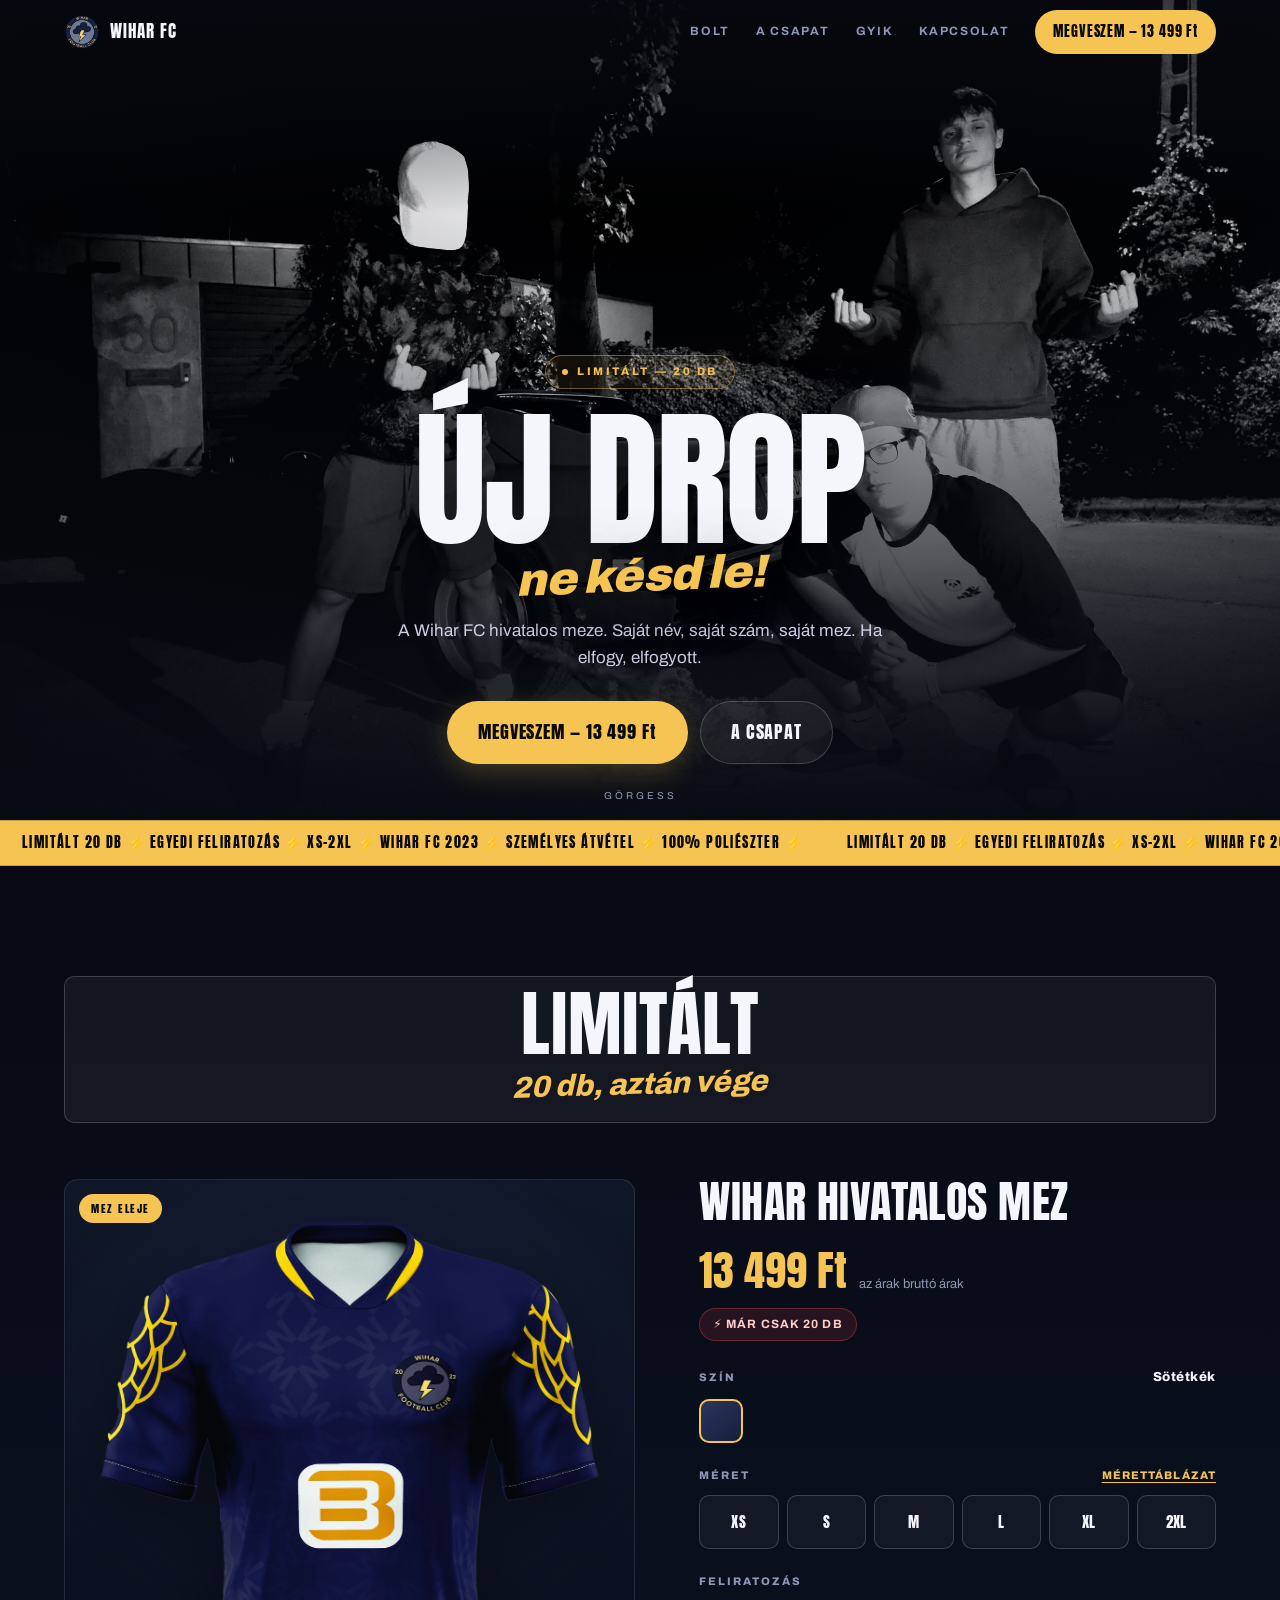
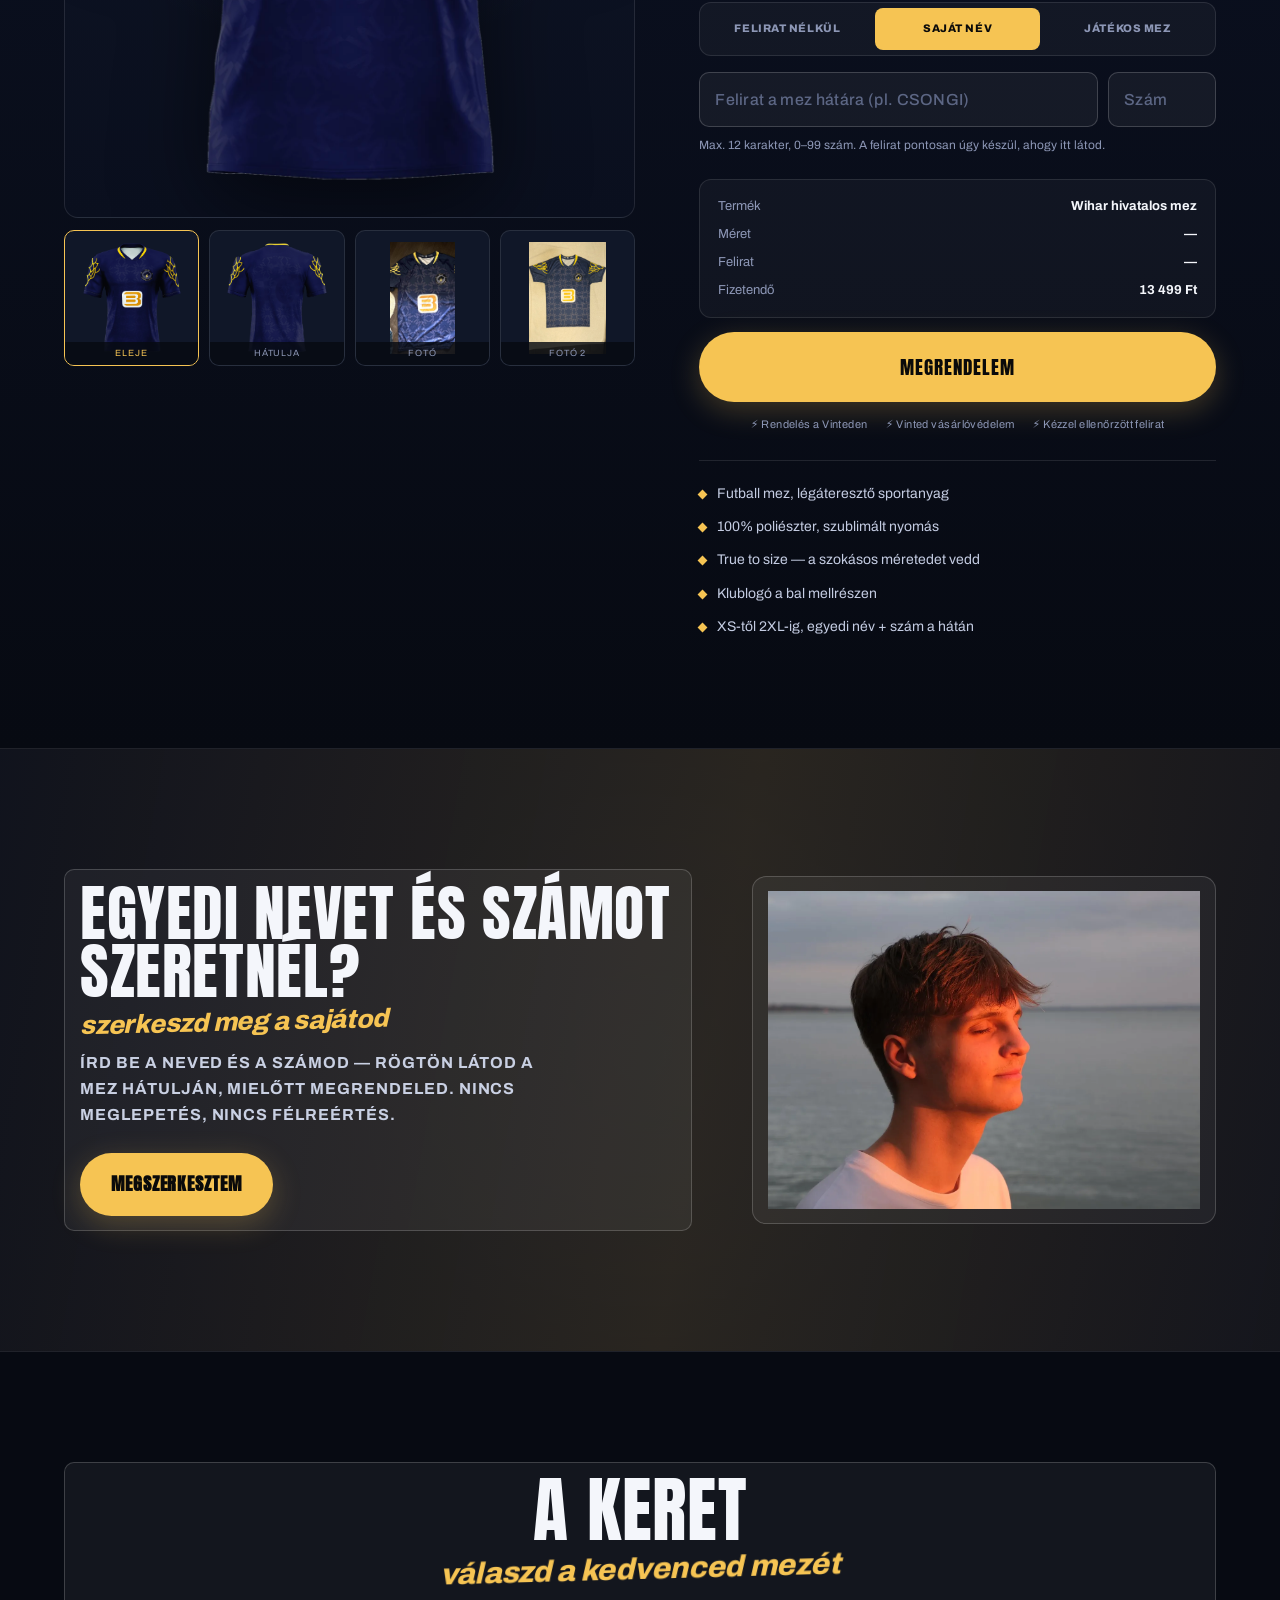
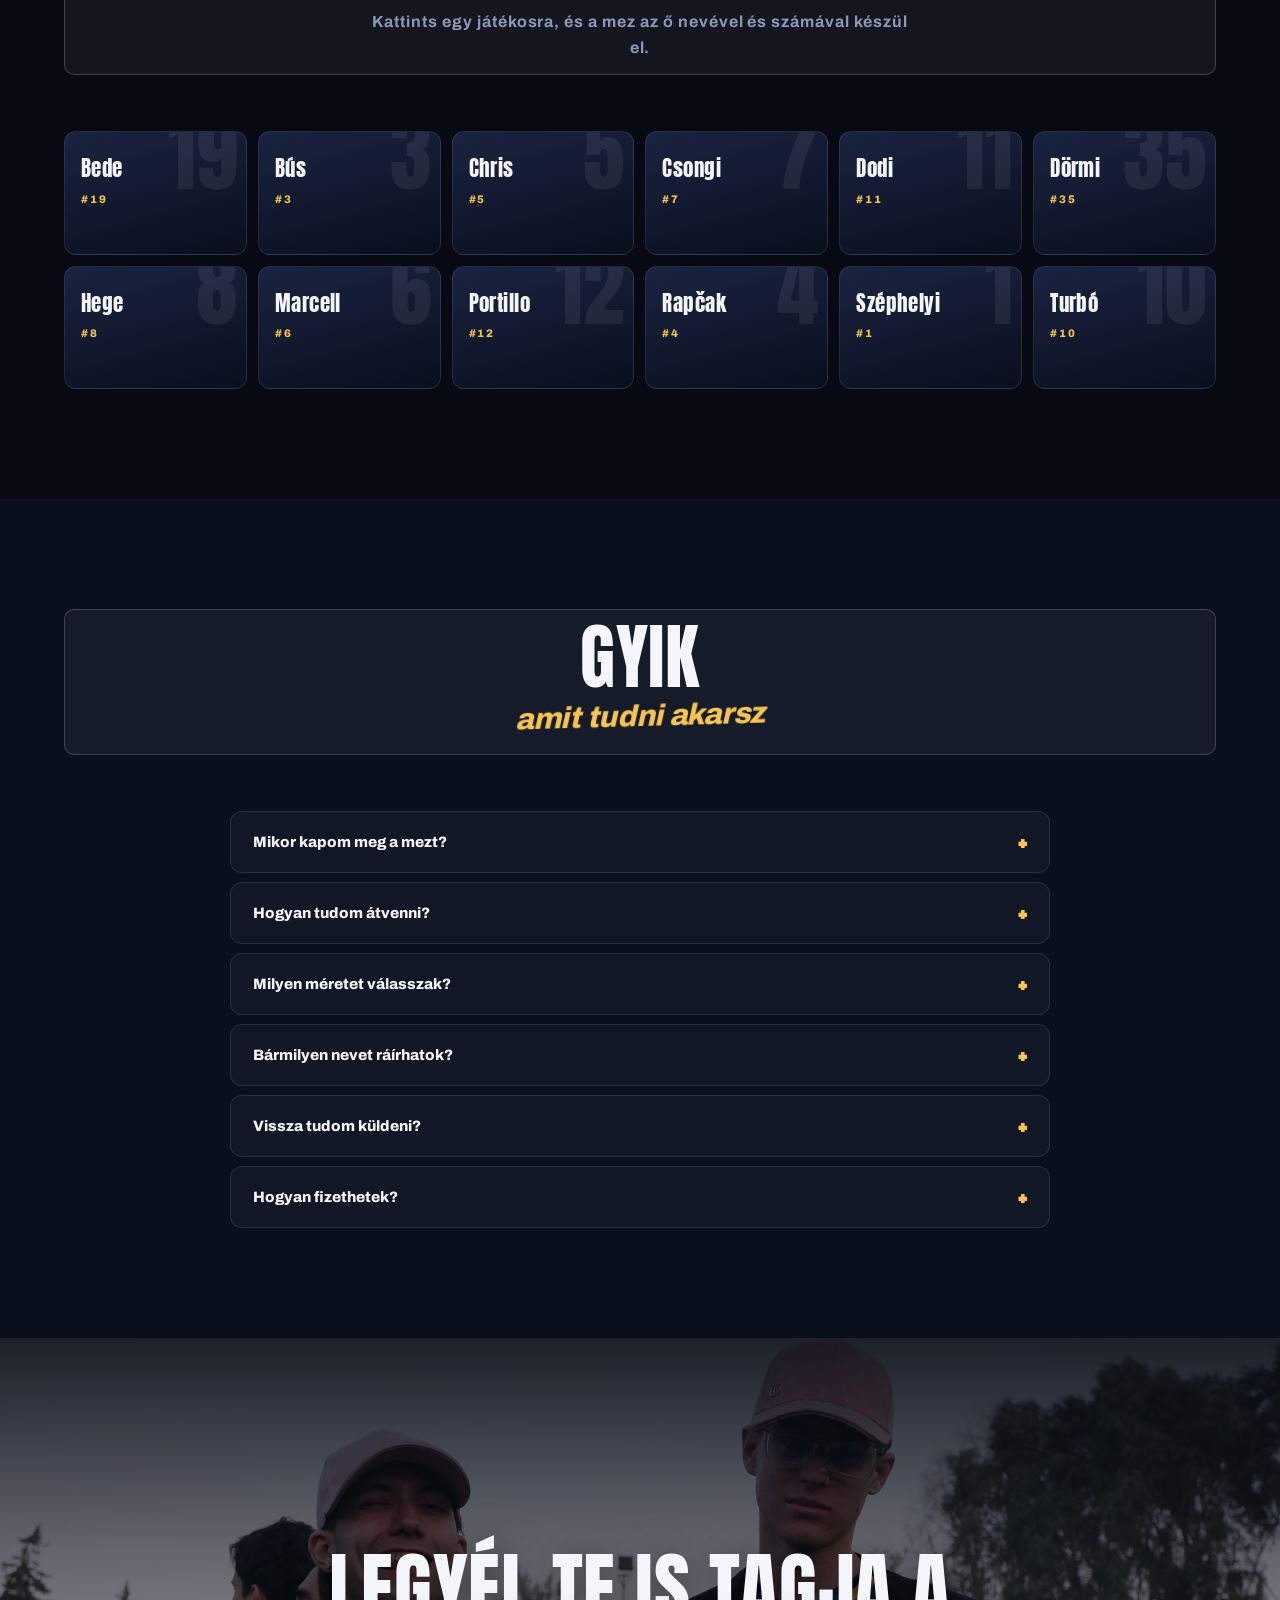
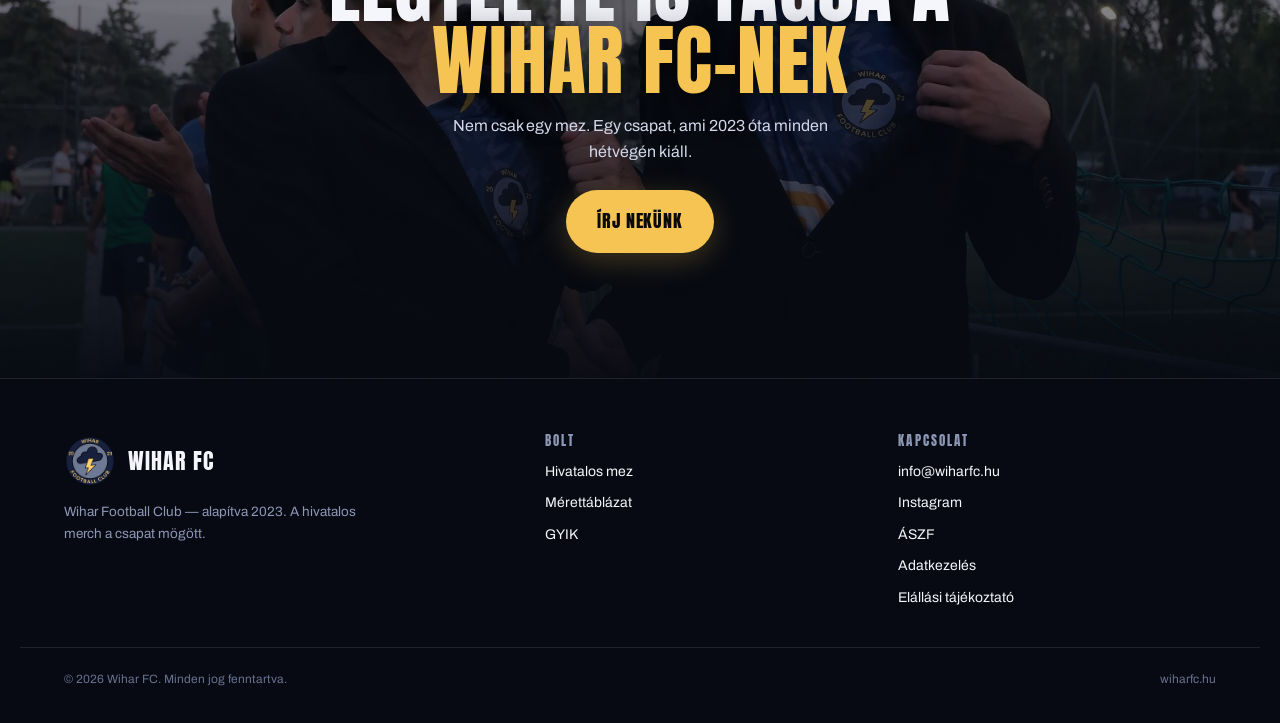
==== commit 6abb0c63: "Add files via upload" ====
--- a/index.html
+++ b/index.html
@@ -186,7 +186,7 @@
 
         <button class="btn btn-primary" id="buyBtn" type="button">MEGRENDELEM</button>
         <div class="assure">
-          <span>⚡ Biztonságos fizetés</span><span>⚡ 14 napos elállás</span><span>⚡ Kézzel ellenőrzött felirat</span>
+          <span>⚡ Rendelés a Vinteden</span><span>⚡ Vinted vásárlóvédelem</span><span>⚡ Kézzel ellenőrzött felirat</span>
         </div>
 
         <ul class="specs">
@@ -238,7 +238,7 @@
       <details><summary>Milyen méretet válasszak?</summary><div class="body">A mez true to size, tehát a szokásos méretedet vedd. Ha bizonytalan vagy, nyisd meg a <button class="lnk" data-openchart type="button">mérettáblázatot</button> — mérd le egy jól álló pólód, és hasonlítsd össze.</div></details>
       <details><summary>Bármilyen nevet ráírhatok?</summary><div class="body">Max. 12 karakter és 0–99 közötti szám. Minden feliratot kézzel ellenőrzünk gyártás előtt. Sértő vagy jogsértő feliratot nem gyártunk le — ilyenkor felvesszük veled a kapcsolatot, és visszatérítjük az összeget.</div></details>
       <details><summary>Vissza tudom küldeni?</summary><div class="body">Felirat nélküli mezre 14 napos elállási jog vonatkozik. Az egyedi névvel és számmal készült mez egyedi gyártású termék, ezért arra az elállási jog jogszabály szerint nem terjed ki — gyártási hiba esetén természetesen cseréljük.</div></details>
-      <details><summary>Hogyan fizethetek?</summary><div class="body">Bankkártyával, biztonságos fizetési oldalon. A kártyaadataidat mi nem látjuk és nem tároljuk.</div></details>
+      <details><summary>Hogyan fizethetek?</summary><div class="body">Jelenleg a rendelés a <b>Vinted</b> oldalán keresztül megy. Beállítod itt a mezed, a „Megrendelem” gombra kattintva kapsz egy kimásolható rendelési szöveget, azt beilleszted a Vinteden — a fizetés és a szállítás onnantól a Vinted felületén, annak vásárlóvédelmével történik.</div></details>
     </div>
   </div>
 </section>
--- a/css/style.css
+++ b/css/style.css
@@ -290,3 +290,46 @@
 .doc p,.doc li{color:#C0C8DE;font-size:15px}
 .doc ul{padding-left:20px}
 .doc .todo{background:rgba(246,196,83,.1);border:1px solid rgba(246,196,83,.35);border-radius:10px;padding:14px 18px;font-size:14px;color:var(--gold-2);margin:20px 0}
+
+/* ============================================================
+   RENDELÉS OLDAL (rendeles.html)
+   ============================================================ */
+.order{max-width:860px;padding-block:104px 72px}
+.back{display:block;width:fit-content;font-size:12px;font-weight:800;letter-spacing:.12em;text-transform:uppercase;color:var(--slate);margin-bottom:22px}
+.order .eyebrow{margin-bottom:18px}
+.back:hover{color:var(--gold)}
+.order h1{font-size:clamp(34px,7vw,66px);line-height:.94}
+.order h1 em{display:block;font-family:var(--body);font-style:italic;font-weight:900;font-size:clamp(17px,3.2vw,30px);letter-spacing:-.02em;text-transform:none;color:var(--gold);transform:rotate(-1.8deg);margin-top:6px}
+.order .lead{color:#C9D0E3;font-size:clamp(15px,1.8vw,17px);margin:20px 0 34px;max-width:600px}
+
+.card{background:rgba(255,255,255,.035);border:1px solid var(--line);border-radius:var(--r);padding:22px;margin-bottom:16px}
+.card-hd{display:flex;align-items:center;justify-content:space-between;gap:14px;flex-wrap:wrap;margin-bottom:6px}
+.card-hd h2{font-size:clamp(19px,2.6vw,25px)}
+.card-sub{color:var(--slate);font-size:14px;margin:0 0 16px}
+.ref{font-family:ui-monospace,SFMono-Regular,Menlo,monospace;font-size:11px;letter-spacing:.04em;color:var(--gold);background:rgba(246,196,83,.1);border:1px solid rgba(246,196,83,.3);border-radius:999px;padding:5px 12px;word-break:break-all}
+
+.order-grid{display:grid;grid-template-columns:190px 1fr;gap:24px;align-items:center;margin-top:14px}
+@media(max-width:560px){.order-grid{grid-template-columns:1fr;gap:16px}.order-preview{justify-self:center}}
+.mini-shirt{position:relative;width:190px;aspect-ratio:1100/1213;border:1px solid var(--line);border-radius:12px;overflow:hidden;
+  background:radial-gradient(72% 58% at 50% 32%,rgba(36,48,89,.55),transparent 72%),linear-gradient(180deg,var(--navy-800),var(--navy-900))}
+.mini-shirt img{width:100%;height:100%;object-fit:contain}
+.mini-shirt svg{position:absolute;inset:0;width:100%;height:100%;pointer-events:none}
+.mini-shirt text{font-family:var(--body);font-weight:900;fill:#F7F9FF;letter-spacing:.02em}
+.order-facts dl{display:grid;grid-template-columns:auto 1fr;gap:9px 18px;margin:0;font-size:14.5px}
+.order-facts dt{color:var(--slate)}
+.order-facts dd{margin:0;text-align:right;font-weight:800}
+
+.order-text{width:100%;background:var(--navy-900);border:1px solid var(--line-2);border-radius:10px;padding:15px 16px;
+  font-family:ui-monospace,SFMono-Regular,Menlo,monospace;font-size:13px;line-height:1.65;color:#DCE3F5;resize:vertical;white-space:pre-wrap;overflow-wrap:anywhere}
+.order-text:focus{border-color:var(--gold)}
+.btn-copy{width:100%;margin-top:12px;padding:17px}
+@media(max-width:520px){.order-text{font-size:12px}}
+.btn-vinted{display:flex;width:100%;padding:18px;background:#09B1BA;color:#043032;font-family:var(--display);font-size:clamp(15px,2vw,19px);
+  letter-spacing:.05em;border-radius:999px;align-items:center;justify-content:center;gap:10px;transition:transform .15s,box-shadow .15s}
+.btn-vinted:hover{transform:translateY(-2px);box-shadow:0 12px 34px rgba(9,177,186,.36)}
+
+.steps{margin:6px 0 0;padding-left:20px;display:grid;gap:11px;color:#C4CCE2;font-size:14.5px}
+.steps li{padding-left:4px}
+.steps li::marker{color:var(--gold);font-weight:800}
+.foot-note{color:var(--slate);font-size:13.5px;text-align:center;margin-top:26px}
+.foot-note a{color:var(--gold);text-decoration:underline;text-underline-offset:3px}
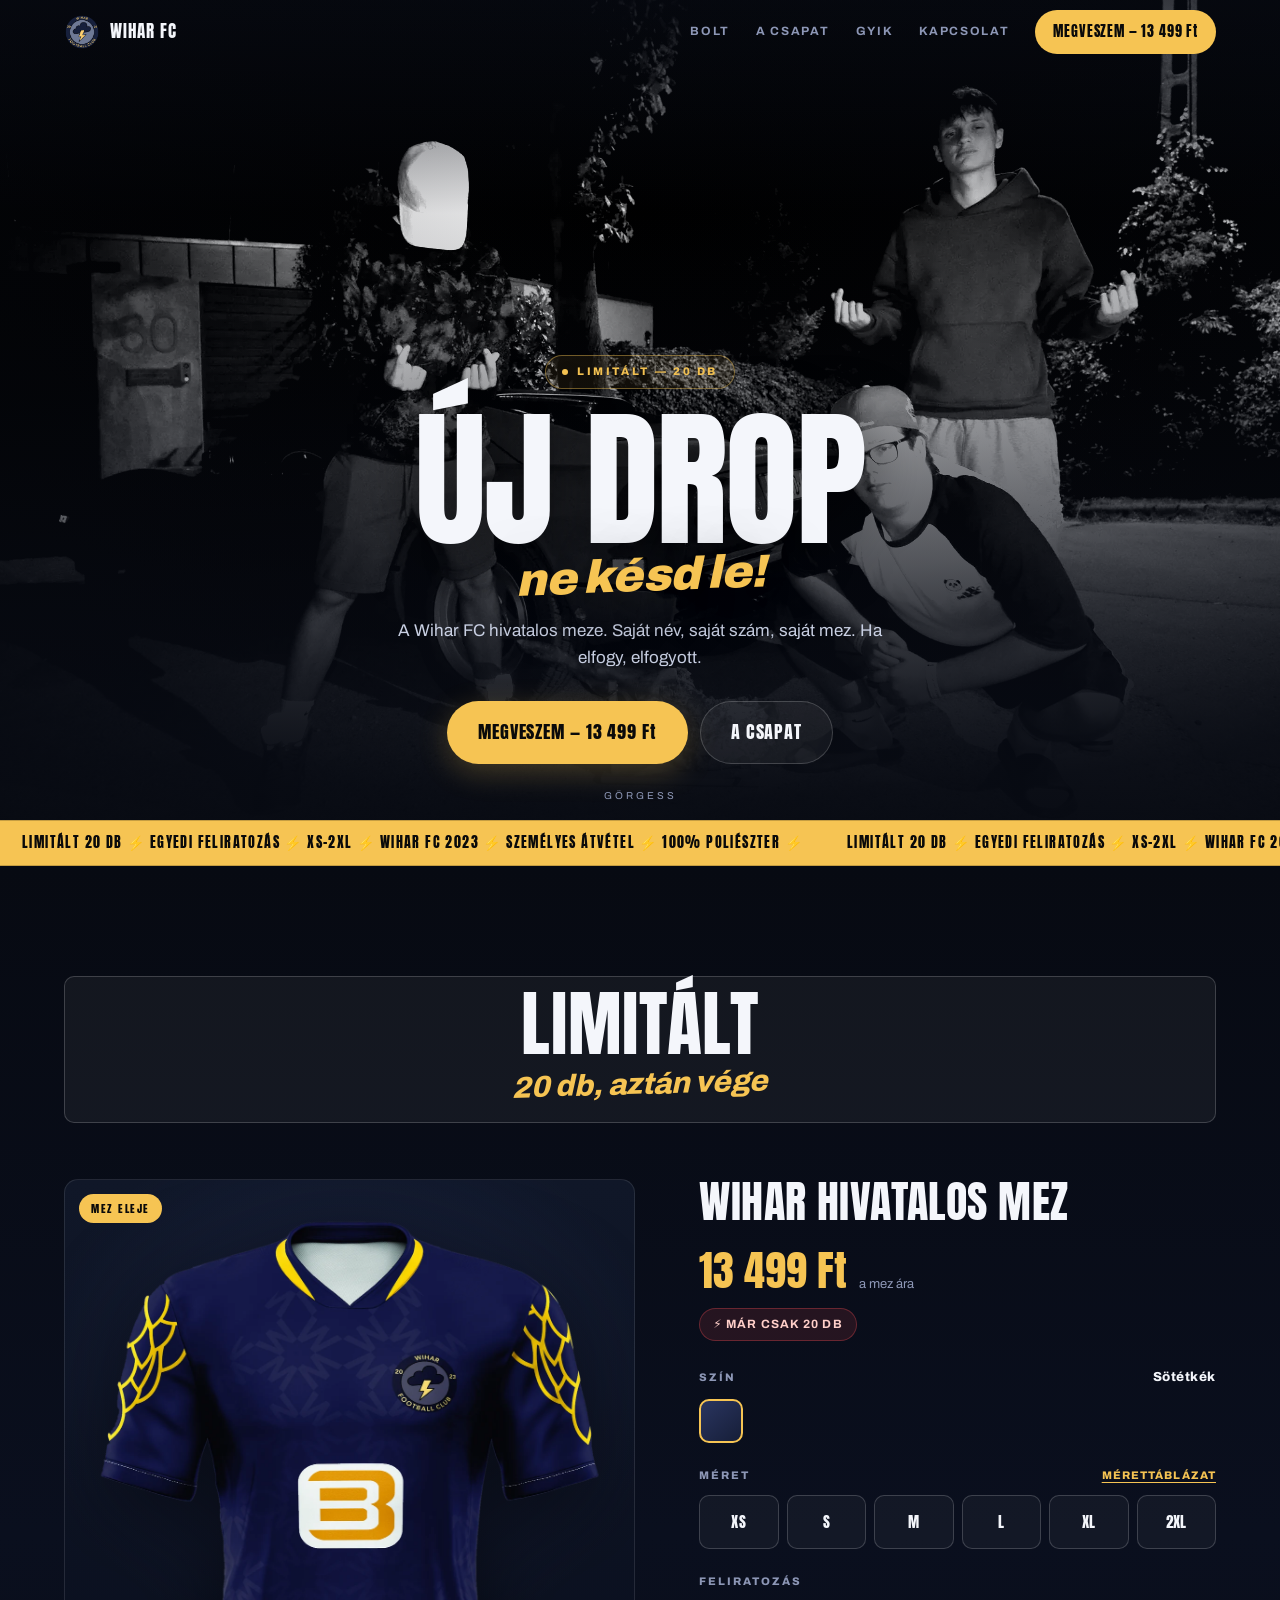
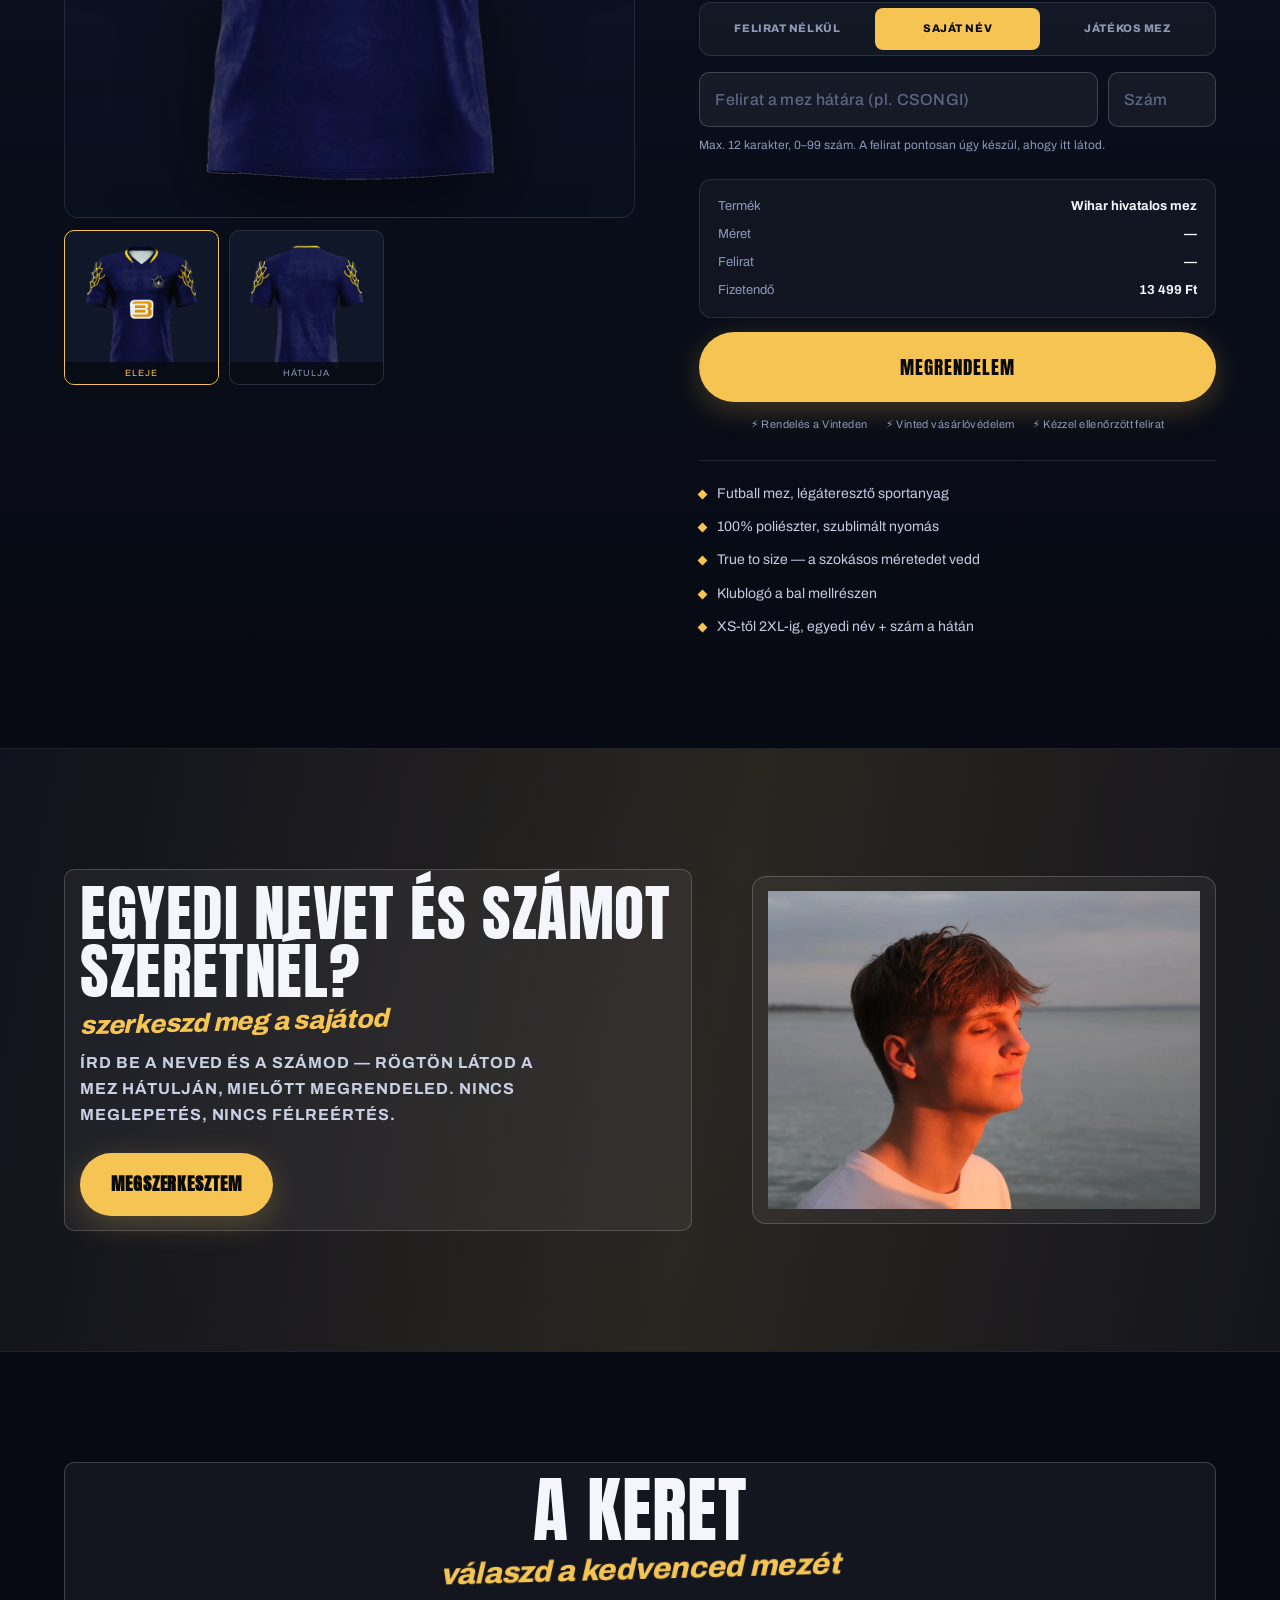
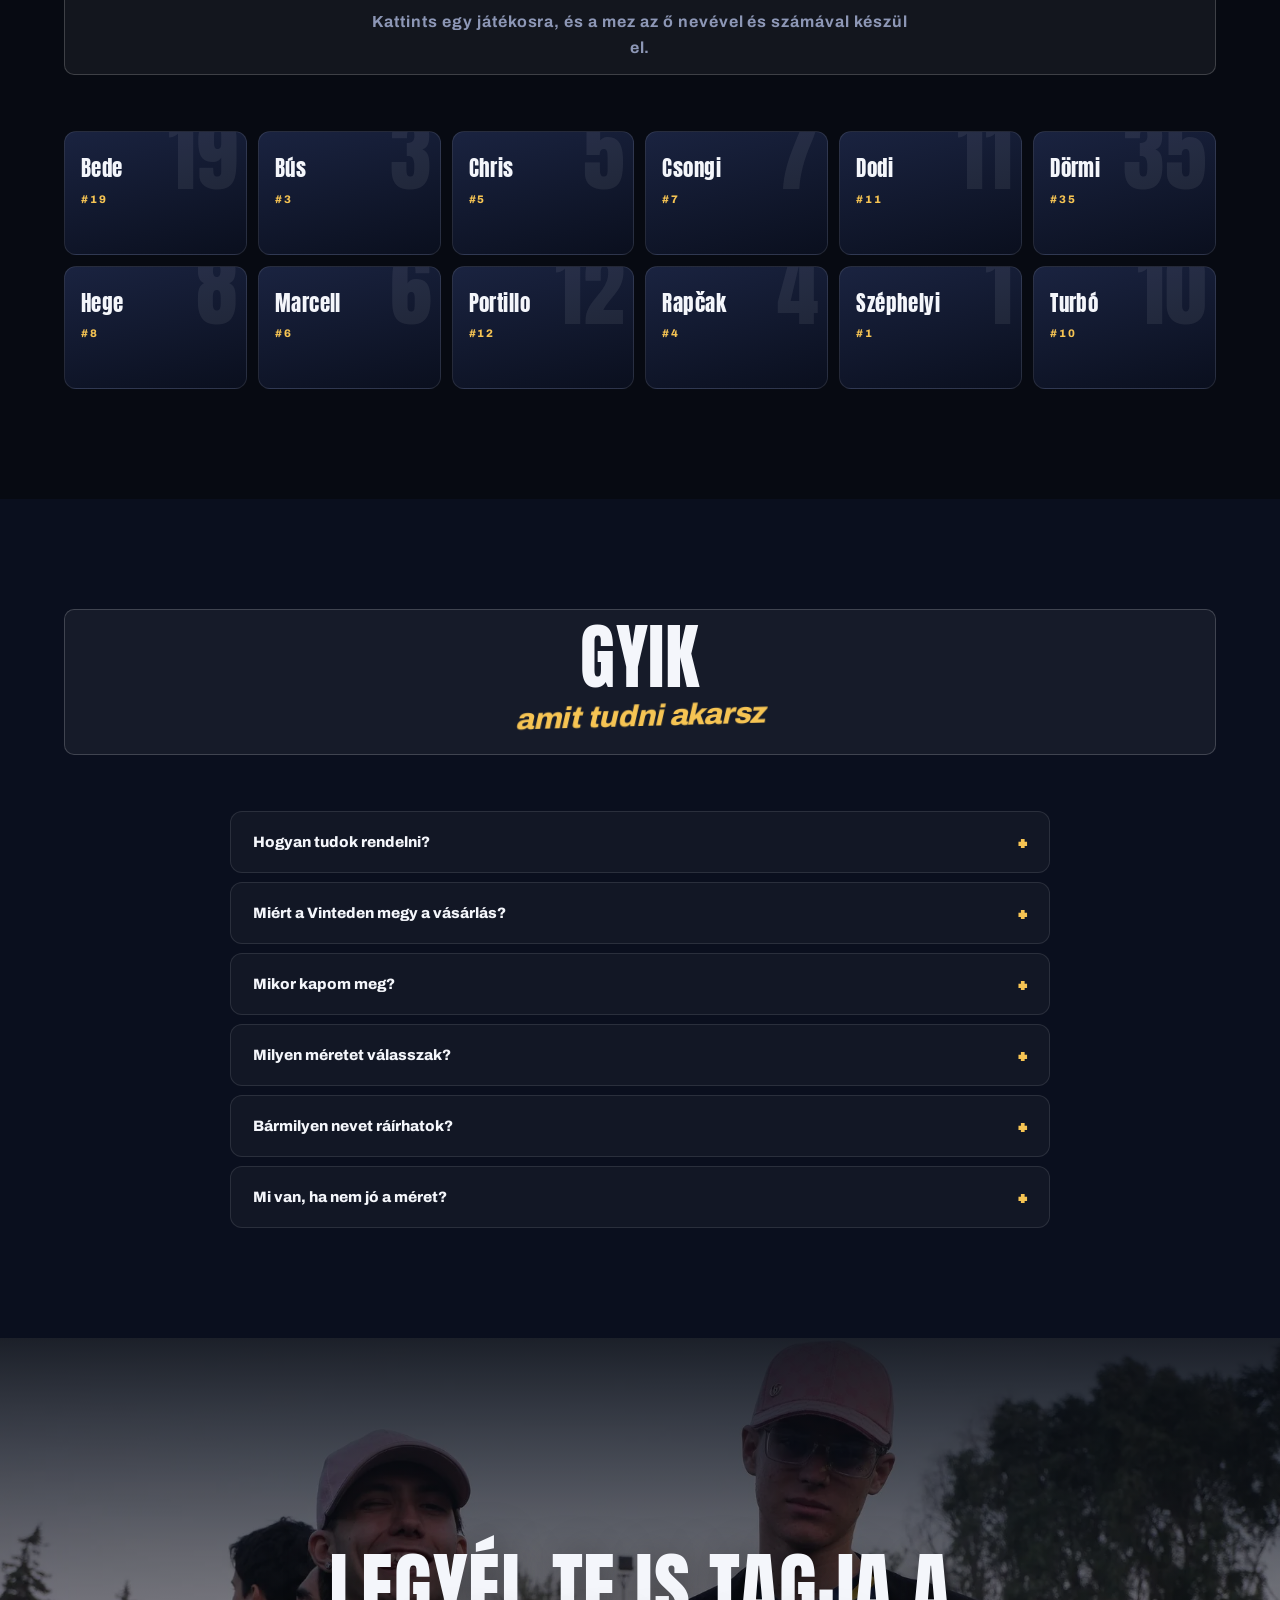
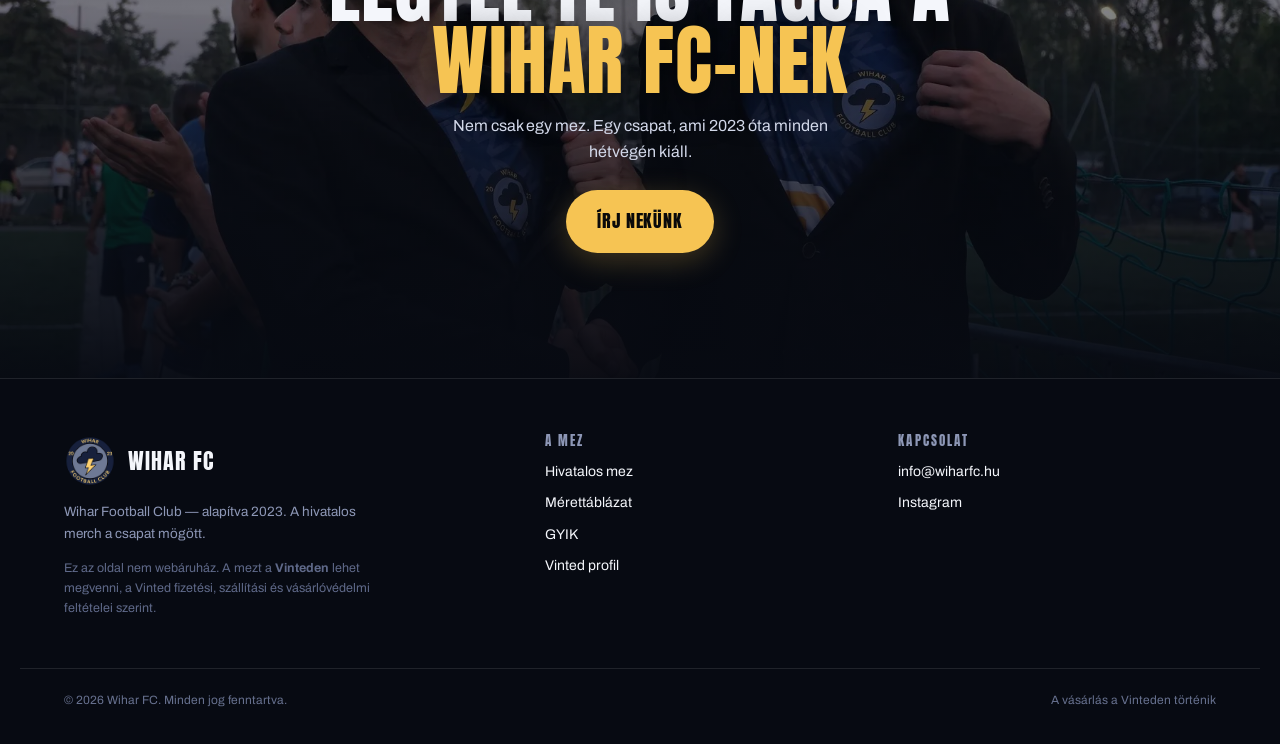
==== commit 6ec68393: "Add files via upload" ====
--- a/index.html
+++ b/index.html
@@ -16,7 +16,7 @@
 <meta property="og:url" content="https://wiharfc.hu/">
 <meta property="og:title" content="Wihar FC — Hivatalos mez">
 <meta property="og:description" content="Limitált szériás Wihar FC mez, egyedi névvel és számmal. Csak 20 darab.">
-<meta property="og:image" content="https://wiharfc.hu/assets/photo-1.jpg">
+<meta property="og:image" content="https://wiharfc.hu/assets/team.jpg">
 <meta name="twitter:card" content="summary_large_image">
 <link rel="preload" href="assets/fonts/anton-latin-ext.woff2" as="font" type="font/woff2" crossorigin>
 <link rel="preload" href="assets/fonts/archivo-latin-ext.woff2" as="font" type="font/woff2" crossorigin>
@@ -103,32 +103,24 @@
               </picture>
               <!-- live feliratozás előnézet -->
               <svg class="print" viewBox="0 0 1100 1213" preserveAspectRatio="xMidYMid meet" aria-hidden="true">
-                <text class="pname" id="pvName" x="550" y="315" text-anchor="middle" font-size="137"></text>
-                <text class="pnum"  id="pvNum"  x="550" y="703" text-anchor="middle" font-size="462"></text>
+                <text class="pname" id="pvName" x="550" y="315" text-anchor="middle" font-size="120"></text>
+                <text class="pnum"  id="pvNum"  x="550" y="703" text-anchor="middle" font-size="430"></text>
               </svg>
             </div>
           </div>
 
-          <div class="slide" data-slide="2">
-            <picture><source type="image/webp" srcset="assets/photo-1.webp"><img src="assets/photo-1.jpg" alt="A Wihar FC mez valós fotón" width="610" height="1050" loading="lazy"></picture>
-          </div>
-          <div class="slide" data-slide="3">
-            <picture><source type="image/webp" srcset="assets/photo-2.webp"><img src="assets/photo-2.jpg" alt="A Wihar FC mez teljes, fektetett fotón" width="900" height="1302" loading="lazy"></picture>
-          </div>
         </div>
 
         <div class="thumbs" role="tablist" aria-label="Termékképek">
           <button class="thumb on" role="tab" aria-selected="true" data-go="0"><img src="assets/jersey-front.webp" alt="Mez eleje"><span class="thumb-cap">ELEJE</span></button>
           <button class="thumb" role="tab" aria-selected="false" data-go="1"><img src="assets/jersey-back.webp" alt="Mez hátulja"><span class="thumb-cap">HÁTULJA</span></button>
-          <button class="thumb" role="tab" aria-selected="false" data-go="2"><img src="assets/photo-1.jpg" alt="Valós fotó" loading="lazy"><span class="thumb-cap">FOTÓ</span></button>
-          <button class="thumb" role="tab" aria-selected="false" data-go="3"><img src="assets/photo-2.jpg" alt="Valós fotó 2" loading="lazy"><span class="thumb-cap">FOTÓ 2</span></button>
         </div>
       </div>
 
       <!-- ---------- buy panel ---------- -->
       <div class="buy">
         <h2>WIHAR HIVATALOS MEZ</h2>
-        <div class="price"><b id="priceTag">13 499 Ft</b><small>az árak bruttó árak</small></div>
+        <div class="price"><b id="priceTag">13 499 Ft</b><small>a mez ára</small></div>
         <span class="stock" id="stockTag">⚡ Már csak 20 db</span>
 
         <div class="field">
@@ -154,8 +146,8 @@
             <span class="tag">Élő előnézet</span>
             <img src="assets/jersey-back.webp" alt="" width="1100" height="1213" loading="lazy">
             <svg viewBox="0 0 1100 1213" preserveAspectRatio="xMidYMid meet">
-              <text class="pname" id="mvName" x="550" y="315" text-anchor="middle" font-size="137"></text>
-              <text class="pnum"  id="mvNum"  x="550" y="703" text-anchor="middle" font-size="462"></text>
+              <text class="pname" id="mvName" x="550" y="315" text-anchor="middle" font-size="120"></text>
+              <text class="pnum"  id="mvNum"  x="550" y="703" text-anchor="middle" font-size="430"></text>
             </svg>
           </div>
 
@@ -233,12 +225,12 @@
   <div class="wrap">
     <div class="sec-head rv"><h2>GYIK</h2><span class="script">amit tudni akarsz</span></div>
     <div class="faq">
-      <details><summary>Mikor kapom meg a mezt?</summary><div class="body">A mezek gyártása a rendelés lezárása után indul. A gyártás és az átvétel várható ideje a rendeléstől számított 3–4 hét. Az átvétel részleteiről e-mailben egyeztetünk.</div></details>
-      <details><summary>Hogyan tudom átvenni?</summary><div class="body">Személyes átvétel a csapattól, vagy postázás — a rendelés után e-mailben egyeztetjük. Az átvétel pontos módját a visszaigazoló levélben küldjük.</div></details>
-      <details><summary>Milyen méretet válasszak?</summary><div class="body">A mez true to size, tehát a szokásos méretedet vedd. Ha bizonytalan vagy, nyisd meg a <button class="lnk" data-openchart type="button">mérettáblázatot</button> — mérd le egy jól álló pólód, és hasonlítsd össze.</div></details>
-      <details><summary>Bármilyen nevet ráírhatok?</summary><div class="body">Max. 12 karakter és 0–99 közötti szám. Minden feliratot kézzel ellenőrzünk gyártás előtt. Sértő vagy jogsértő feliratot nem gyártunk le — ilyenkor felvesszük veled a kapcsolatot, és visszatérítjük az összeget.</div></details>
-      <details><summary>Vissza tudom küldeni?</summary><div class="body">Felirat nélküli mezre 14 napos elállási jog vonatkozik. Az egyedi névvel és számmal készült mez egyedi gyártású termék, ezért arra az elállási jog jogszabály szerint nem terjed ki — gyártási hiba esetén természetesen cseréljük.</div></details>
-      <details><summary>Hogyan fizethetek?</summary><div class="body">Jelenleg a rendelés a <b>Vinted</b> oldalán keresztül megy. Beállítod itt a mezed, a „Megrendelem” gombra kattintva kapsz egy kimásolható rendelési szöveget, azt beilleszted a Vinteden — a fizetés és a szállítás onnantól a Vinted felületén, annak vásárlóvédelmével történik.</div></details>
+      <details><summary>Hogyan tudok rendelni?</summary><div class="body">Itt az oldalon összeállítod a mezed — méret, név, szám —, majd a „Megrendelem” gombra kattintasz. Kapsz egy rövid szöveget, amiben benne van minden, amit kértél. Ezt kimásolod, és beilleszted a Vinteden, üzenetben. Onnantól a Vinteden intézzük.</div></details>
+      <details><summary>Miért a Vinteden megy a vásárlás?</summary><div class="body">Mert ott van a fizetés, a szállítás és a Vinted saját vásárlóvédelme is — így neked biztonságosabb. Ez az oldal csak megmutatja a mezt és összerakja a rendelésed, hogy ne kelljen a Vinteden gépelned.</div></details>
+      <details><summary>Mikor kapom meg?</summary><div class="body">A mezek egyszerre készülnek, miután összegyűltek a rendelések. A gyártás és a kiszállítás együtt nagyjából 3–4 hét. A pontos állásról a Vinteden szólunk.</div></details>
+      <details><summary>Milyen méretet válasszak?</summary><div class="body">A mez true to size, szóval a szokásos méretedet vedd. Ha bizonytalan vagy, nyisd meg a <button class="lnk" data-openchart type="button">mérettáblázatot</button> — mérj le egy pólót, ami jól áll rajtad, és hasonlítsd össze.</div></details>
+      <details><summary>Bármilyen nevet ráírhatok?</summary><div class="body">Max. 12 karakter és 0–99 közötti szám. Minden feliratot megnézünk gyártás előtt, és visszaigazoljuk — ha elgépelted, ott még javítható. Sértő feliratot nem gyártunk le.</div></details>
+      <details><summary>Mi van, ha nem jó a méret?</summary><div class="body">Írj rá a Vinteden, és megoldjuk. A vásárlás a Vinteden történik, így a Vinted saját vásárlóvédelme és vitarendezése vonatkozik rá. Egyedi felirattal készült mezt cserélni nehéz — ezért is igazoljuk vissza a feliratot és a méretet, mielőtt bármi elkészül.</div></details>
     </div>
   </div>
 </section>
@@ -265,13 +257,15 @@
     <div>
       <div class="ftr-brand"><img src="assets/logo.png" alt="" width="52" height="52"><b>WIHAR FC</b></div>
       <p>Wihar Football Club — alapítva 2023. A hivatalos merch a csapat mögött.</p>
+      <p class="note">Ez az oldal nem webáruház. A mezt a <b>Vinteden</b> lehet megvenni, a Vinted fizetési, szállítási és vásárlóvédelmi feltételei szerint.</p>
     </div>
     <div>
-      <h4>BOLT</h4>
+      <h4>A MEZ</h4>
       <ul>
         <li><a href="#bolt">Hivatalos mez</a></li>
         <li><a href="#" data-openchart>Mérettáblázat</a></li>
         <li><a href="#gyik">GYIK</a></li>
+        <li><a href="https://www.vinted.hu/member/242944965-wihar-fc" rel="noopener" target="_blank" data-vinted>Vinted profil</a></li>
       </ul>
     </div>
     <div>
@@ -279,15 +273,12 @@
       <ul>
         <li><a href="mailto:info@wiharfc.hu" data-email>info@wiharfc.hu</a></li>
         <li><a href="https://instagram.com/wiharfc" rel="noopener" target="_blank" data-insta>Instagram</a></li>
-        <li><a href="aszf.html">ÁSZF</a></li>
-        <li><a href="adatkezeles.html">Adatkezelés</a></li>
-        <li><a href="elallas.html">Elállási tájékoztató</a></li>
       </ul>
     </div>
   </div>
   <div class="wrap ftr-bot">
     <span>© <span id="yr">2026</span> Wihar FC. Minden jog fenntartva.</span>
-    <span>wiharfc.hu</span>
+    <span>A vásárlás a Vinteden történik</span>
   </div>
 </footer>
 
@@ -327,7 +318,7 @@
   "@context":"https://schema.org",
   "@type":"Product",
   "name":"Wihar FC hivatalos mez",
-  "image":["https://wiharfc.hu/assets/photo-1.jpg","https://wiharfc.hu/assets/jersey-front.png"],
+  "image":["https://wiharfc.hu/assets/jersey-front.png","https://wiharfc.hu/assets/jersey-back.png"],
   "description":"A Wihar FC hivatalos, limitált szériás futballmeze. Egyedi névvel és számmal, XS–2XL méretben.",
   "brand":{"@type":"Brand","name":"Wihar FC"},
   "offers":{
--- a/css/style.css
+++ b/css/style.css
@@ -141,7 +141,7 @@
 .print text{font-family:var(--body);font-weight:900;fill:#F7F9FF;letter-spacing:.02em}
 .print .pname{filter:drop-shadow(0 2px 3px rgba(0,0,0,.45))}
 .print .pnum{filter:drop-shadow(0 5px 7px rgba(0,0,0,.45))}
-.thumbs{display:grid;grid-template-columns:repeat(4,1fr);gap:10px;margin-top:12px}
+.thumbs{display:grid;grid-template-columns:repeat(2,1fr);gap:10px;margin-top:12px;max-width:320px}
 .thumb{position:relative;background:var(--navy-800);border:1px solid var(--line);border-radius:10px;overflow:hidden;aspect-ratio:1;cursor:pointer;padding:0;transition:border-color .18s,transform .18s}
 .thumb img{width:100%;height:100%;object-fit:contain;padding:8%}
 .thumb.on{border-color:var(--gold)}
@@ -333,3 +333,4 @@
 .steps li::marker{color:var(--gold);font-weight:800}
 .foot-note{color:var(--slate);font-size:13.5px;text-align:center;margin-top:26px}
 .foot-note a{color:var(--gold);text-decoration:underline;text-underline-offset:3px}
+.ftr p.note{font-size:12.5px;color:#5F6989;margin-top:12px;max-width:340px}
